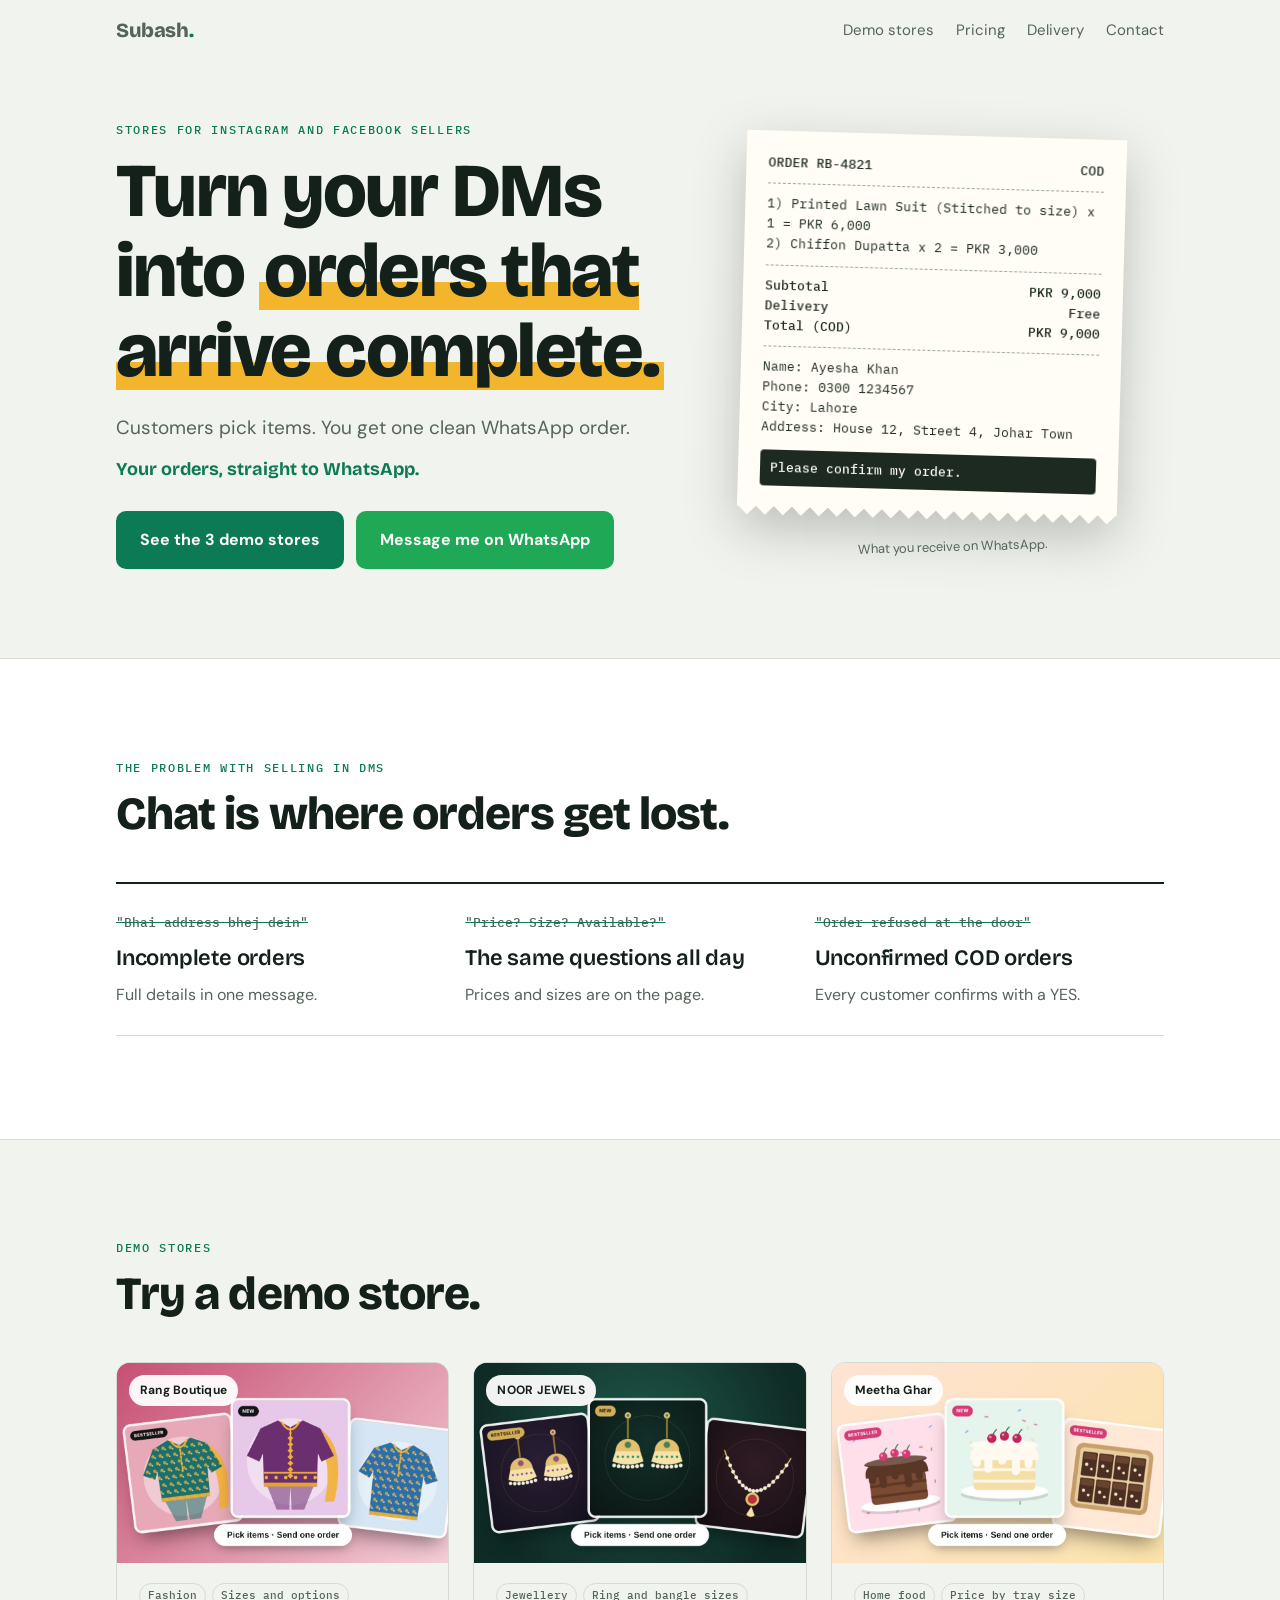
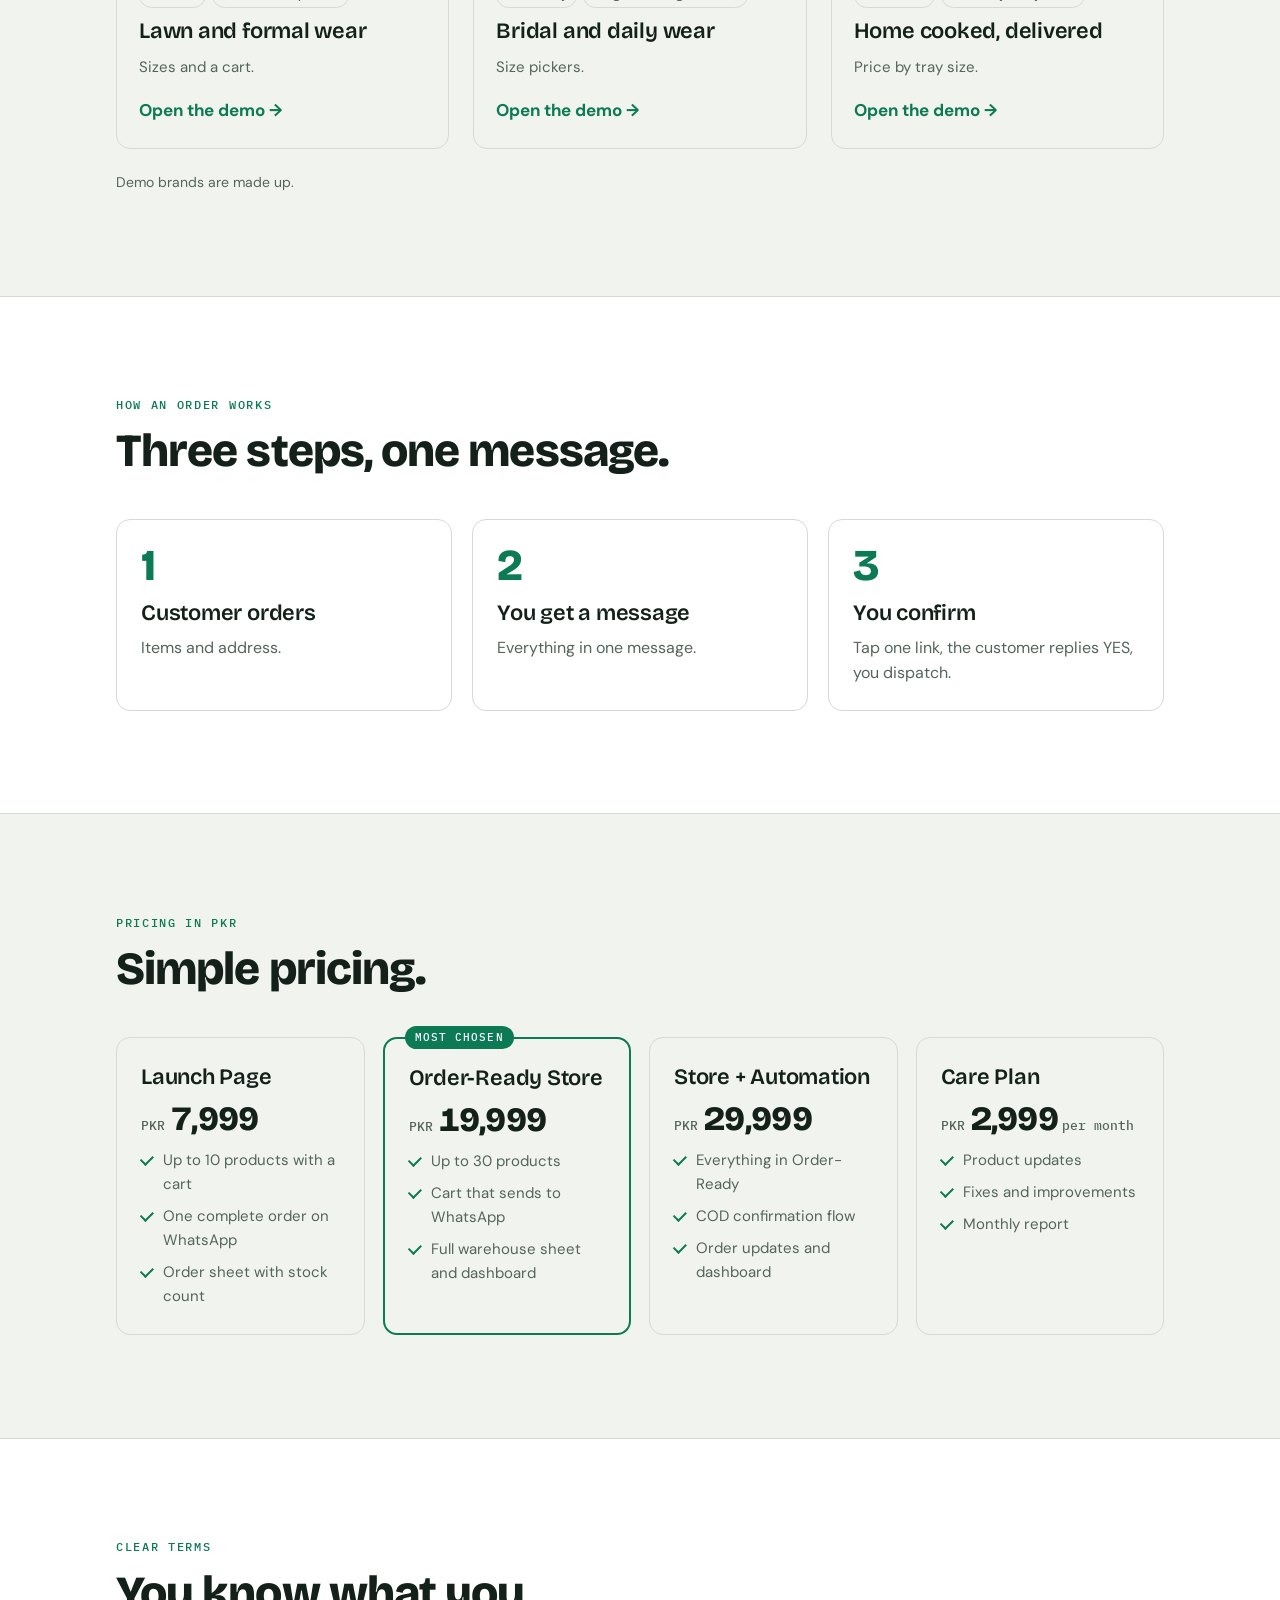
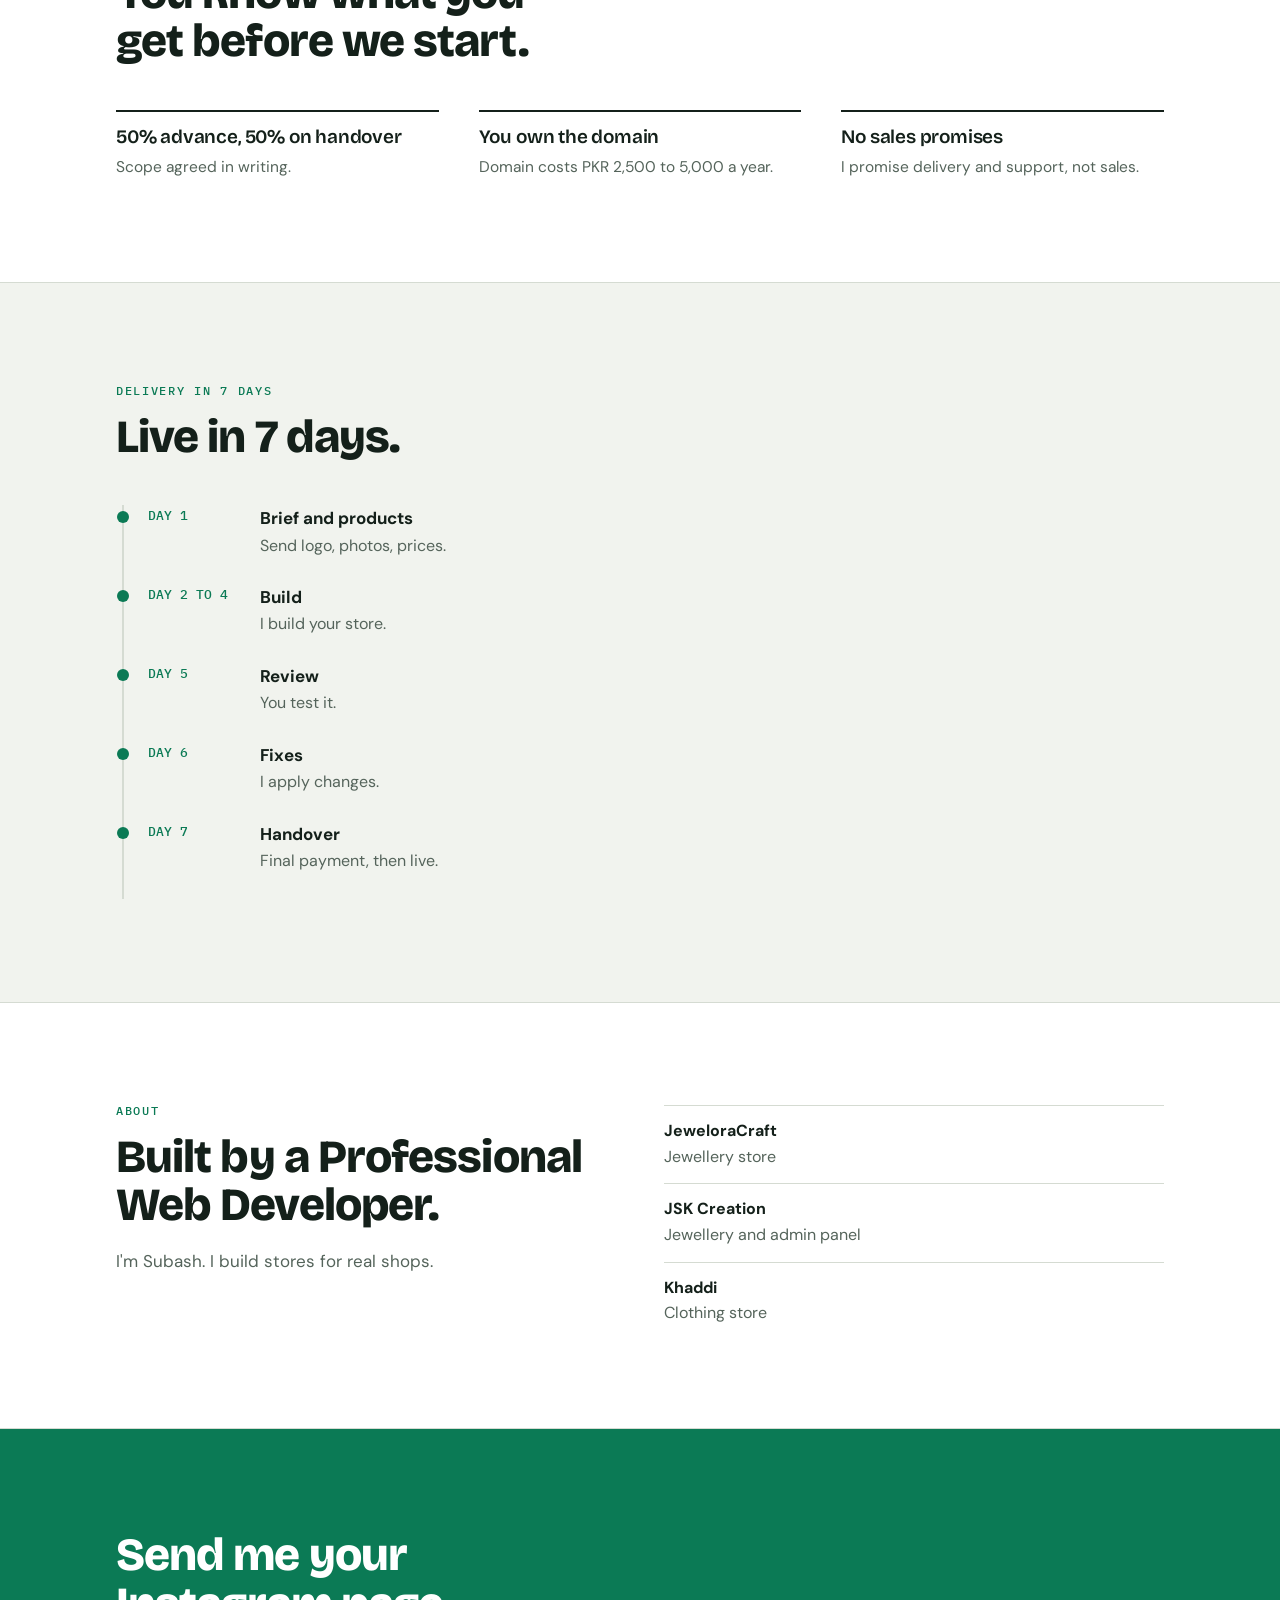
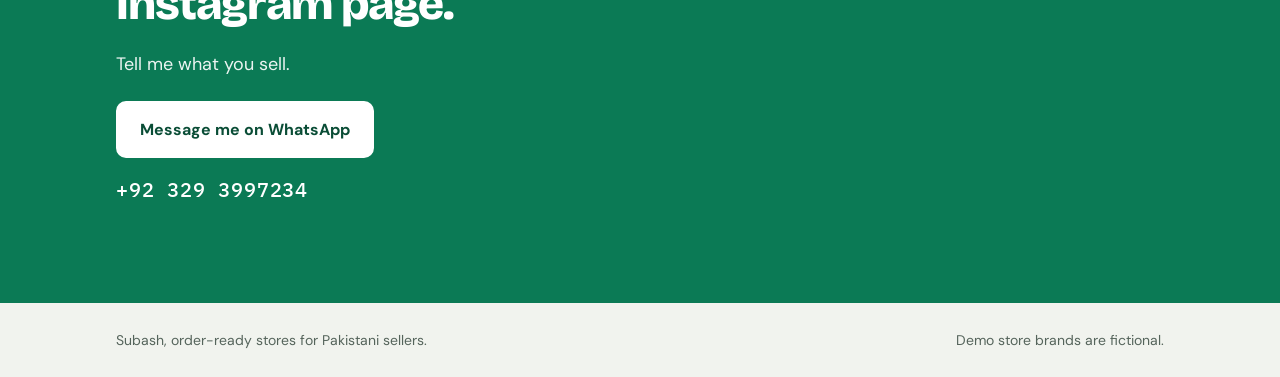
==== index.html @ 7619f39b "add these files" ====
<!doctype html>
<html>
  <head>
    <meta charset="utf8" />
    <meta
      name="viewport"
      content="width=device-width,initial-scale=1,viewport-fit=cover"
    />
    <style>
      :root {
        color-scheme: light;
        box-sizing: border-box;
        padding-top: env(safe-area-inset-top, 0px);
        padding-bottom: env(safe-area-inset-bottom, 0px);
      }
      html {
        scroll-padding-top: env(safe-area-inset-top, 0px);
      }
      body {
        margin: 0;
        padding: 0;
        font:
          14px -apple-system,
          BlinkMacSystemFont,
          sans-serif;
        background: #fff;
        color: #000;
      }
      img {
        max-width: 100%;
      }
      [hidden]:not([hidden="until-found" i]) {
        display: none !important;
      }
    </style>
    <title>Subash's Order-Ready Stores</title>
    <meta name="description" content="Simple order-ready online stores for Instagram and Facebook sellers. Turn customer DMs into complete WhatsApp orders." />
    <meta name="theme-color" content="#0b7a55" />
    <meta name="claude:viewport-fit-sides" content="cover" />
    <link rel="preconnect" href="https://fonts.googleapis.com" />
    <link rel="preconnect" href="https://fonts.gstatic.com" crossorigin />
    <link rel="icon" type="image/svg+xml" href="data:image/svg+xml,%3Csvg xmlns='http://www.w3.org/2000/svg' viewBox='0 0 64 64'%3E%3Crect width='64' height='64' rx='15' fill='%230b7a55'/%3E%3Ctext x='32' y='47' text-anchor='middle' font-family='Georgia,serif' font-size='48' font-weight='bold' fill='%23f3b52c'%3ES%3C/text%3E%3Ccircle cx='48' cy='15' r='4' fill='%23ffffff'/%3E%3C/svg%3E" />
    <link
      rel="stylesheet"
      href="https://fonts.googleapis.com/css2?family=Bricolage+Grotesque:opsz,wght@12..96,600;12..96,800&family=DM+Sans:wght@400;500;700&family=IBM+Plex+Mono:wght@400;500&display=swap"
    />
    <style>
      /* Layout: left-aligned hero with a torn order slip as the one bold element; everything else is quiet, wide-margin sections. */
      :root {
        --bg: #f1f3ee;
        --surface: #ffffff;
        --fg: #14201a;
        --muted: #55645b;
        --line: #d5dbd2;
        --accent: #0b7a55;
        --accent-ink: #ffffff;
        --mark: #f3b52c;
        --slip: #fffdf6;
        --slip-ink: #1d2a22;
        --display: "Bricolage Grotesque";
        --body: "DM Sans";
        --mono: "IBM Plex Mono";
      }
      @media (prefers-color-scheme: dark) {
        :root:not([data-theme="light"]) {
          --bg: #0e1511;
          --surface: #16201a;
          --fg: #e9efe9;
          --muted: #9baaa0;
          --line: #263329;
          --accent: #3cc590;
          --accent-ink: #06180f;
          --mark: #e7b13a;
          --slip: #f4efe0;
          --slip-ink: #1d2a22;
          color-scheme: dark;
        }
      }
      :root[data-theme="dark"] {
        --bg: #0e1511;
        --surface: #16201a;
        --fg: #e9efe9;
        --muted: #9baaa0;
        --line: #263329;
        --accent: #3cc590;
        --accent-ink: #06180f;
        --mark: #e7b13a;
        --slip: #f4efe0;
        --slip-ink: #1d2a22;
        color-scheme: dark;
      }
      * {
        box-sizing: border-box;
      }
      html {
        scroll-behavior: smooth;
      }
      body {
        margin: 0;
        background: var(--bg);
        color: var(--fg);
        font:
          17px/1.6 var(--body),
          system-ui,
          sans-serif;
        -webkit-text-size-adjust: 100%;
      }
      a {
        color: inherit;
      }
      .in {
        max-width: 1080px;
        margin: 0 auto;
        padding-left: max(16px, env(safe-area-inset-left, 0px));
        padding-right: max(16px, env(safe-area-inset-right, 0px));
      }
      h1,
      h2,
      h3 {
        font-family: var(--display), system-ui, sans-serif;
        text-wrap: balance;
        margin: 0;
        line-height: 1.05;
        letter-spacing: -0.02em;
      }
      h1 {
        font-weight: 800;
        font-size: clamp(40px, 7.4vw, 76px);
      }
      h2 {
        font-weight: 800;
        font-size: clamp(30px, 4.6vw, 46px);
      }
      h3 {
        font-weight: 600;
        font-size: 22px;
        letter-spacing: -0.01em;
        line-height: 1.2;
      }
      p {
        margin: 0;
      }
      .eyebrow {
        font:
          500 12px/1 var(--mono),
          monospace;
        letter-spacing: 0.14em;
        text-transform: uppercase;
        color: var(--accent);
        display: block;
        margin-bottom: 16px;
      }
      :focus-visible {
        outline: 3px solid var(--accent);
        outline-offset: 3px;
        border-radius: 4px;
      }

      nav.top .in {
        display: flex;
        justify-content: space-between;
        align-items: center;
        gap: 16px;
        padding-block: 18px;
      }
      .brand {
        font:
          800 20px/1 var(--display),
          sans-serif;
        text-decoration: none;
        letter-spacing: -0.02em;
      }
      .brand span {
        color: var(--accent);
      }
      nav.top ul {
        display: flex;
        gap: 22px;
        list-style: none;
        margin: 0;
        padding: 0;
        font-size: 15px;
      }
      nav.top a {
        text-decoration: none;
        color: var(--muted);
      }
      nav.top a:hover {
        color: var(--fg);
      }
      @media (max-width: 640px) {
        nav.top ul li:not(:last-child) {
          display: none;
        }
      }

      .btn {
        display: inline-flex;
        align-items: center;
        gap: 8px;
        padding: 14px 22px;
        border-radius: 10px;
        font-weight: 700;
        text-decoration: none;
        font-size: 16px;
        border: 2px solid var(--fg);
        color: var(--fg);
        background: transparent;
      }
      .btn.pri {
        background: var(--accent);
        border-color: var(--accent);
        color: var(--accent-ink);
      }
      .btn:hover {
        transform: translateY(-1px);
      }
      .btn.wa {
        background: #1fa855;
        border-color: #1fa855;
        color: #fff;
      }

      .hero .in {
        display: grid;
        grid-template-columns: minmax(0, 1.15fr) minmax(0, 0.85fr);
        gap: 56px;
        align-items: center;
        padding-block: clamp(24px, 5vw, 64px) clamp(48px, 7vw, 96px);
      }
      .hero .lead {
        font-size: 19px;
        color: var(--muted);
        max-width: 50ch;
        margin-top: 22px;
      }
      .tagline {
        font:
          700 18px/1.3 var(--display),
          sans-serif;
        color: var(--accent);
        margin-top: 14px;
      }
      .ctas {
        display: flex;
        flex-wrap: wrap;
        gap: 12px;
        margin-top: 30px;
      }
      .mark {
        background: linear-gradient(
          transparent 62%,
          var(--mark) 62% 92%,
          transparent 92%
        );
        padding: 0 0.06em;
      }

      .slipwrap {
        justify-self: center;
        width: min(100%, 380px);
        transform: rotate(1.6deg);
      }
      .slip {
        background: var(--slip);
        color: var(--slip-ink);
        font:
          13px/1.55 var(--mono),
          monospace;
        padding: 22px 22px 30px;
        -webkit-mask:
          linear-gradient(#000 0 0) top/100% calc(100% - 9px) no-repeat,
          conic-gradient(
              from -45deg at bottom,
              #0000,
              #000 1deg 89deg,
              #0000 90deg
            )
            bottom/18px 9px repeat-x;
        mask:
          linear-gradient(#000 0 0) top/100% calc(100% - 9px) no-repeat,
          conic-gradient(
              from -45deg at bottom,
              #0000,
              #000 1deg 89deg,
              #0000 90deg
            )
            bottom/18px 9px repeat-x;
        filter: drop-shadow(0 18px 26px rgba(0, 0, 0, 0.18));
      }
      .slipwrap {
        filter: drop-shadow(0 18px 26px rgba(0, 0, 0, 0.22));
      }
      .slip {
        filter: none;
      }
      .slip .hd {
        display: flex;
        justify-content: space-between;
        gap: 10px;
        border-bottom: 1px dashed #9aa79d;
        padding-bottom: 10px;
        margin-bottom: 10px;
        font-weight: 500;
      }
      .slip .tt {
        display: flex;
        justify-content: space-between;
        font-weight: 500;
      }
      .slip hr {
        border: 0;
        border-top: 1px dashed #9aa79d;
        margin: 10px 0;
      }
      .slip .ok {
        margin-top: 12px;
        background: #1d2a22;
        color: #fffdf6;
        padding: 8px 10px;
        border-radius: 4px;
        font-weight: 500;
      }
      .slipcap {
        font-size: 13px;
        color: var(--muted);
        margin-top: 18px;
        text-align: center;
        transform: rotate(-1.6deg);
      }

      section {
        padding-block: clamp(56px, 8vw, 104px);
      }
      section.alt {
        background: var(--surface);
        border-block: 1px solid var(--line);
      }
      .head {
        max-width: 62ch;
        margin-bottom: 44px;
      }
      .head p {
        color: var(--muted);
        margin-top: 16px;
        font-size: 18px;
      }

      .pains {
        display: grid;
        grid-template-columns: repeat(auto-fit, minmax(min(100%, 280px), 1fr));
        gap: 0;
        border-top: 2px solid var(--fg);
      }
      .pain {
        padding: 24px 24px 28px 0;
        border-bottom: 1px solid var(--line);
        min-width: 0;
      }
      .pain .before {
        font:
          500 13px/1.4 var(--mono),
          monospace;
        color: var(--muted);
        text-decoration: line-through;
        text-decoration-color: var(--accent);
      }
      .pain h3 {
        margin: 10px 0 10px;
      }
      .pain p {
        color: var(--muted);
        font-size: 16px;
      }

      .demos {
        display: grid;
        grid-template-columns: repeat(auto-fit, minmax(min(100%, 300px), 1fr));
        gap: 24px;
      }
      .demo {
        background: var(--bg);
        border: 1px solid var(--line);
        border-radius: 14px;
        overflow: hidden;
        display: flex;
        flex-direction: column;
        min-width: 0;
        text-decoration: none;
      }
      section.alt .demo {
        background: var(--bg);
      }
      .shot {
        height: 200px;
        position: relative;
        overflow: hidden;
        display: grid;
        place-items: center;
      }
      .shot .lbl {
        font-weight: 700;
        letter-spacing: 0.04em;
      }
      .demo .tx {
        padding: 20px 22px 24px;
        display: flex;
        flex-direction: column;
        gap: 10px;
        flex: 1;
      }
      .demo .tx p {
        color: var(--muted);
        font-size: 15px;
      }
      .demo .tx .go {
        margin-top: auto;
        font-weight: 700;
        color: var(--accent);
        padding-top: 8px;
      }
      .tags {
        display: flex;
        flex-wrap: wrap;
        gap: 6px;
      }
      .tags span {
        font:
          500 11px/1 var(--mono),
          monospace;
        border: 1px solid var(--line);
        padding: 6px 8px;
        border-radius: 99px;
        color: var(--muted);
      }
      .demo .shot img {
        position: absolute;
        inset: 0;
        width: 100%;
        height: 100%;
        object-fit: cover;
        display: block;
      }
      .demo .shot .lbl {
        position: absolute;
        top: 12px;
        left: 12px;
        z-index: 2;
        background: rgba(255, 255, 255, 0.94);
        color: #14201a;
        font-size: 12px;
        letter-spacing: 0.02em;
        font-family: inherit;
        font-style: normal;
        padding: 6px 11px;
        border-radius: 99px;
      }
      @media (max-width: 640px) {
        .demo .shot .lbl {
          top: 8px;
          left: 8px;
          font-size: 10px;
          padding: 4px 8px;
        }
        .demo .shot img {
          object-position: center bottom;
        }
      }
      .demo:hover {
        border-color: var(--accent);
      }
      .s1 {
        background: linear-gradient(135deg, #c4476c, #f7d7df);
      }
      .s1 .lbl {
        font-family: "Bodoni Moda", Georgia, serif;
        font-style: italic;
        font-size: 34px;
        color: #fff;
        letter-spacing: 0.02em;
      }
      .s2 {
        background: radial-gradient(circle at 50% 40%, #21584a, #0f2a24 70%);
      }
      .s2 .lbl {
        font-family: Georgia, serif;
        font-size: 26px;
        letter-spacing: 0.2em;
        text-transform: uppercase;
        color: #d9b25f;
      }
      .s3 {
        background: linear-gradient(135deg, #fde2d4, #fbe9b7);
      }
      .s3 .lbl {
        font-family: Georgia, serif;
        font-size: 32px;
        color: #c8402a;
      }
      .note {
        font-size: 14px;
        color: var(--muted);
        margin-top: 22px;
      }

      .flow {
        display: grid;
        grid-template-columns: repeat(auto-fit, minmax(min(100%, 230px), 1fr));
        gap: 20px;
        counter-reset: s;
        list-style: none;
        padding: 0;
        margin: 0;
      }
      .flow li {
        counter-increment: s;
        background: var(--surface);
        border: 1px solid var(--line);
        border-radius: 14px;
        padding: 24px;
        min-width: 0;
      }
      .flow li::before {
        content: counter(s);
        font:
          800 44px/1 var(--display),
          sans-serif;
        color: var(--accent);
        display: block;
        margin-bottom: 12px;
      }
      .flow p {
        color: var(--muted);
        font-size: 16px;
        margin-top: 8px;
      }

      .prices {
        display: grid;
        grid-template-columns: repeat(auto-fit, minmax(min(100%, 230px), 1fr));
        gap: 18px;
      }
      .plan {
        border: 1px solid var(--line);
        border-radius: 14px;
        padding: 26px 24px;
        background: var(--bg);
        display: flex;
        flex-direction: column;
        gap: 12px;
        min-width: 0;
      }
      .plan.best {
        border: 2px solid var(--accent);
        position: relative;
      }
      .plan.best::after {
        content: "Most chosen";
        position: absolute;
        top: -13px;
        left: 20px;
        background: var(--accent);
        color: var(--accent-ink);
        font:
          500 11px/1 var(--mono),
          monospace;
        letter-spacing: 0.1em;
        text-transform: uppercase;
        padding: 6px 10px;
        border-radius: 99px;
      }
      .plan .pr {
        font:
          800 34px/1 var(--display),
          sans-serif;
        letter-spacing: -0.02em;
        font-variant-numeric: tabular-nums;
      }
      .plan .pr small {
        font:
          500 13px/1 var(--mono),
          monospace;
        color: var(--muted);
        letter-spacing: 0;
        margin-right: 6px;
      }
      .plan .pr small.per {
        margin: 0 0 0 4px;
      }
      .plan ul {
        margin: 0;
        padding: 0;
        list-style: none;
        display: grid;
        gap: 8px;
        font-size: 15px;
        color: var(--muted);
      }
      .plan li {
        padding-left: 22px;
        position: relative;
      }
      .plan li::before {
        content: "";
        position: absolute;
        left: 2px;
        top: 0.55em;
        width: 10px;
        height: 6px;
        border-left: 2px solid var(--accent);
        border-bottom: 2px solid var(--accent);
        transform: rotate(-45deg) translateY(-3px);
      }
      .early {
        margin-top: 26px;
        border-left: 4px solid var(--mark);
        padding: 6px 0 6px 18px;
        max-width: 70ch;
      }
      .early b {
        font-weight: 700;
      }

      .terms {
        display: grid;
        grid-template-columns: repeat(auto-fit, minmax(min(100%, 240px), 1fr));
        gap: 24px 40px;
      }
      .terms div {
        border-top: 2px solid var(--fg);
        padding-top: 14px;
        min-width: 0;
      }
      .terms h3 {
        font-size: 19px;
        margin-bottom: 6px;
      }
      .terms p {
        color: var(--muted);
        font-size: 15.5px;
      }

      .days {
        list-style: none;
        margin: 0;
        padding: 0;
        border-left: 2px solid var(--line);
        margin-left: 6px;
      }
      .days li {
        display: grid;
        grid-template-columns: 96px minmax(0, 1fr);
        gap: 16px;
        padding: 0 0 26px 24px;
        position: relative;
      }
      .days li::before {
        content: "";
        position: absolute;
        left: -7px;
        top: 6px;
        width: 12px;
        height: 12px;
        border-radius: 99px;
        background: var(--accent);
      }
      .days .d {
        font:
          500 13px/1.6 var(--mono),
          monospace;
        color: var(--accent);
        padding-top: 1px;
      }
      .days p {
        color: var(--muted);
        font-size: 16px;
      }
      .days b {
        color: var(--fg);
        display: block;
        font-size: 17px;
      }

      .about {
        display: grid;
        grid-template-columns: minmax(0, 1fr) minmax(0, 1fr);
        gap: 48px;
      }
      @media (max-width: 760px) {
        .hero .in,
        .about {
          grid-template-columns: minmax(0, 1fr);
        }
        .hero .in {
          gap: 40px;
        }
        .slipwrap {
          justify-self: start;
        }
      }
      .built {
        list-style: none;
        padding: 0;
        margin: 0;
        display: grid;
        gap: 14px;
      }
      .built li {
        border-top: 1px solid var(--line);
        padding-top: 12px;
        font-size: 16px;
        color: var(--muted);
      }
      .built b {
        color: var(--fg);
        display: block;
      }

      .contact {
        background: var(--accent);
        color: var(--accent-ink);
      }
      .contact .in {
        display: grid;
        gap: 22px;
        justify-items: start;
      }
      .contact h2 {
        max-width: 18ch;
      }
      .contact p {
        max-width: 52ch;
        opacity: 0.92;
        font-size: 18px;
      }
      .contact .btn {
        border-color: var(--accent-ink);
        color: var(--accent-ink);
      }
      .contact .btn.wa {
        background: #fff;
        color: #0a4d36;
        border-color: #fff;
      }
      .num {
        font:
          500 20px/1 var(--mono),
          monospace;
        letter-spacing: 0.04em;
        user-select: all;
      }
      footer .in {
        padding-block: 26px;
        font-size: 14px;
        color: var(--muted);
        display: flex;
        flex-wrap: wrap;
        gap: 8px 24px;
        justify-content: space-between;
      }

      .mbar {
        display: none;
      }
      @media (max-width: 640px) {
        body {
          font-size: 15px;
          line-height: 1.45;
          padding-bottom: 84px;
        }
        nav.top .in {
          padding-block: 12px;
        }
        nav.top ul li:last-child a {
          background: var(--fg);
          color: var(--bg);
          padding: 8px 16px;
          border-radius: 99px;
          font-weight: 700;
          font-size: 14px;
        }
        .hero {
          margin: 0 12px;
          border-radius: 24px;
          background: var(--accent);
          color: var(--accent-ink);
        }
        .hero .in {
          padding: 24px 18px 28px;
          gap: 26px;
        }
        .hero .eyebrow {
          color: var(--accent-ink);
          opacity: 0.8;
          font-size: 11px;
          margin-bottom: 12px;
        }
        .hero h1 {
          font-size: clamp(32px, 9.6vw, 40px);
        }
        .hero .lead {
          color: var(--accent-ink);
          opacity: 0.92;
          font-size: 16px;
          margin-top: 12px;
        }
        .tagline {
          display: none;
        }
        .hero .btn.wa {
          display: none;
        }
        .hero .btn.pri {
          background: #fff;
          border-color: #fff;
          color: #0a4d36;
          width: 100%;
          justify-content: center;
        }
        .ctas {
          margin-top: 20px;
        }
        .slipwrap {
          justify-self: center;
          transform: rotate(-1deg);
          width: min(100%, 320px);
        }
        .slipcap {
          display: none;
        }
        section {
          padding-block: 32px;
        }
        section.alt {
          border-block: 0;
        }
        .head {
          margin-bottom: 16px;
        }
        .head p {
          font-size: 15px;
          margin-top: 8px;
        }
        h2 {
          font-size: 25px;
        }
        .eyebrow {
          margin-bottom: 10px;
        }
        .pains,
        .demos,
        .flow,
        .prices {
          display: flex;
          overflow-x: auto;
          scroll-snap-type: x mandatory;
          gap: 12px;
          margin-inline: -16px;
          padding: 18px 16px 10px;
          border-top: 0;
          scrollbar-width: none;
          -webkit-overflow-scrolling: touch;
        }
        .pains::-webkit-scrollbar,
        .demos::-webkit-scrollbar,
        .flow::-webkit-scrollbar,
        .prices::-webkit-scrollbar {
          display: none;
        }
        .pains > *,
        .demos > *,
        .flow > *,
        .prices > * {
          flex: 0 0 78%;
          scroll-snap-align: center;
        }
        .pain {
          background: var(--bg);
          border: 1px solid var(--line);
          border-radius: 16px;
          padding: 18px;
        }
        .pain h3 {
          margin: 8px 0 6px;
          font-size: 19px;
        }
        .pain p {
          font-size: 14px;
        }
        .shot {
          height: 120px;
        }
        .demo .tx {
          padding: 14px 16px 16px;
          gap: 6px;
        }
        .demo .tx p {
          font-size: 14px;
        }
        .tags {
          display: none;
        }
        .flow li {
          padding: 18px;
        }
        .flow li::before {
          font-size: 34px;
          margin-bottom: 6px;
        }
        .flow p {
          font-size: 14px;
        }
        .plan {
          padding: 20px 18px;
          gap: 10px;
        }
        .plan .pr {
          font-size: 30px;
        }
        .early {
          font-size: 14px;
          margin-top: 14px;
        }
        .note {
          font-size: 13px;
          margin-top: 6px;
        }
        .terms {
          grid-template-columns: 1fr;
          gap: 12px;
        }
        .terms div {
          border-top: 0;
          border-left: 3px solid var(--accent);
          padding: 2px 0 2px 14px;
        }
        .terms h3 {
          font-size: 17px;
        }
        .terms p {
          font-size: 14px;
        }
        .days li {
          grid-template-columns: 1fr;
          gap: 2px;
          padding-bottom: 18px;
        }
        .days p {
          font-size: 14px;
        }
        .about {
          gap: 24px;
        }
        .built li {
          font-size: 14px;
        }
        .contact {
          margin: 0 12px 16px;
          border-radius: 24px;
          padding-block: 32px;
        }
        .contact h2 {
          max-width: none;
        }
        .contact p {
          font-size: 15px;
        }
        .contact .btn {
          width: 100%;
          justify-content: center;
        }
        .num {
          font-size: 17px;
        }
        footer .in {
          padding-block: 14px;
          font-size: 13px;
        }
        footer .in span:last-child {
          display: none;
        }
        .mbar {
          display: flex;
          gap: 10px;
          position: fixed;
          left: 0;
          right: 0;
          bottom: 0;
          z-index: 30;
          background: var(--surface);
          border-top: 1px solid var(--line);
          padding: 10px max(14px, env(safe-area-inset-right, 0px))
            calc(10px + env(safe-area-inset-bottom, 0px))
            max(14px, env(safe-area-inset-left, 0px));
        }
        .mbar .btn {
          flex: 1;
          justify-content: center;
          padding: 12px 10px;
          font-size: 15px;
        }
      }
      @media (prefers-reduced-motion: reduce) {
        * {
          transition: none !important;
          scroll-behavior: auto !important;
        }
      }
    </style>

    <nav class="top">
      <div class="in">
        <a class="brand" href="#top">Subash<span>.</span></a>
        <ul>
          <li><a href="#demos">Demo stores</a></li>
          <li><a href="#pricing">Pricing</a></li>
          <li><a href="#process">Delivery</a></li>
          <li><a href="#contact">Contact</a></li>
        </ul>
      </div>
    </nav>

    <header class="hero" id="top">
      <div class="in">
        <div>
          <span class="eyebrow">Stores for Instagram and Facebook sellers</span>
          <h1>
            Turn your DMs into
            <span class="mark">orders that arrive complete.</span>
          </h1>
          <p class="lead">
            Customers pick items. You get one clean WhatsApp order.
          </p>
          <p class="tagline">Your orders, straight to WhatsApp.</p>
          <div class="ctas">
            <a class="btn pri" href="#demos">See the 3 demo stores</a
            ><a
              class="btn wa"
              href="https://wa.me/923293997234?text=Assalam%20o%20Alaikum%20Subash%2C%20I%20saw%20your%20portfolio.%20I%20sell%20on%20Instagram%2FFacebook%20and%20want%20an%20order-ready%20store."
              target="_blank"
              rel="noopener"
              >Message me on WhatsApp</a
            >
          </div>
        </div>
        <div>
          <div class="slipwrap">
            <div
              class="slip"
              aria-label="Example of the order message a seller receives"
            >
              <div class="hd"><span>ORDER RB-4821</span><span>COD</span></div>
              1) Printed Lawn Suit (Stitched to size) x 1 = PKR 6,000<br />
              2) Chiffon Dupatta x 2 = PKR 3,000
              <hr />
              <div class="tt"><span>Subtotal</span><span>PKR 9,000</span></div>
              <div class="tt"><span>Delivery</span><span>Free</span></div>
              <div class="tt">
                <span>Total (COD)</span><span>PKR 9,000</span>
              </div>
              <hr />
              Name: Ayesha Khan<br />Phone: 0300 1234567<br />City: Lahore<br />Address:
              House 12, Street 4, Johar Town
              <div class="ok">Please confirm my order.</div>
            </div>
          </div>
          <p class="slipcap">What you receive on WhatsApp.</p>
        </div>
      </div>
    </header>

    <section class="alt" id="problem">
      <div class="in">
        <div class="head">
          <span class="eyebrow">The problem with selling in DMs</span>
          <h2>Chat is where orders get lost.</h2>
        </div>
        <div class="pains">
          <div class="pain">
            <span class="before">"Bhai address bhej dein"</span>
            <h3>Incomplete orders</h3>
            <p>Full details in one message.</p>
          </div>
          <div class="pain">
            <span class="before">"Price? Size? Available?"</span>
            <h3>The same questions all day</h3>
            <p>Prices and sizes are on the page.</p>
          </div>
          <div class="pain">
            <span class="before">"Order refused at the door"</span>
            <h3>Unconfirmed COD orders</h3>
            <p>Every customer confirms with a YES.</p>
          </div>
        </div>
      </div>
    </section>

    <section id="demos">
      <div class="in">
        <div class="head">
          <span class="eyebrow">Demo stores</span>
          <h2>Try a demo store.</h2>
        </div>
        <div class="demos">
          <a class="demo" href="rang-boutique.html"
            ><div class="shot s1"><img src="covers/rang-boutique.jpg" alt="Rang Boutique demo store preview" loading="lazy" width="800" height="400"><span class="lbl">Rang Boutique</span></div>
            <div class="tx">
              <div class="tags">
                <span>Fashion</span><span>Sizes and options</span>
              </div>
              <h3>Lawn and formal wear</h3>
              <p>Sizes and a cart.</p>
              <span class="go">Open the demo &rarr;</span>
            </div></a
          >
          <a class="demo" href="noor-jewels.html"
            ><div class="shot s2"><img src="covers/noor-jewels.jpg" alt="Noor Jewels demo store preview" loading="lazy" width="800" height="400"><span class="lbl">Noor Jewels</span></div>
            <div class="tx">
              <div class="tags">
                <span>Jewellery</span><span>Ring and bangle sizes</span>
              </div>
              <h3>Bridal and daily wear</h3>
              <p>Size pickers.</p>
              <span class="go">Open the demo &rarr;</span>
            </div></a
          >
          <a class="demo" href="meetha-ghar.html"
            ><div class="shot s3"><img src="covers/meetha-ghar.jpg" alt="Meetha Ghar demo store preview" loading="lazy" width="800" height="400"><span class="lbl">Meetha Ghar</span></div>
            <div class="tx">
              <div class="tags">
                <span>Home food</span><span>Price by tray size</span>
              </div>
              <h3>Home cooked, delivered</h3>
              <p>Price by tray size.</p>
              <span class="go">Open the demo &rarr;</span>
            </div></a
          >
        </div>
        <p class="note">Demo brands are made up.</p>
      </div>
    </section>

    <section class="alt" id="how">
      <div class="in">
        <div class="head">
          <span class="eyebrow">How an order works</span>
          <h2>Three steps, one message.</h2>
        </div>
        <ol class="flow">
          <li>
            <h3>Customer orders</h3>
            <p>Items and address.</p>
          </li>
          <li>
            <h3>You get a message</h3>
            <p>Everything in one message.</p>
          </li>
          <li>
            <h3>You confirm</h3>
            <p>Tap one link, the customer replies YES, you dispatch.</p>
          </li>
        </ol>
      </div>
    </section>

    <section id="pricing">
      <div class="in">
        <div class="head">
          <span class="eyebrow">Pricing in PKR</span>
          <h2>Simple pricing.</h2>
        </div>
        <div class="prices">
          <div class="plan">
            <h3>Launch Page</h3>
            <div class="pr"><small>PKR</small>7,999</div>
            <ul>
              <li>Up to 10 products with a cart</li>
              <li>One complete order on WhatsApp</li>
              <li>Order sheet with stock count</li>
            </ul>
          </div>
          <div class="plan best">
            <h3>Order-Ready Store</h3>
            <div class="pr"><small>PKR</small>19,999</div>
            <ul>
              <li>Up to 30 products</li>
              <li>Cart that sends to WhatsApp</li>
              <li>Full warehouse sheet and dashboard</li>
            </ul>
          </div>
          <div class="plan">
            <h3>Store + Automation</h3>
            <div class="pr"><small>PKR</small>29,999</div>
            <ul>
              <li>Everything in Order-Ready</li>
              <li>COD confirmation flow</li>
              <li>Order updates and dashboard</li>
            </ul>
          </div>
          <div class="plan">
            <h3>Care Plan</h3>
            <div class="pr">
              <small>PKR</small>2,999<small class="per">per month</small>
            </div>
            <ul>
              <li>Product updates</li>
              <li>Fixes and improvements</li>
              <li>Monthly report</li>
            </ul>
          </div>
        </div>
        <!-- <p class="early"><b>First 3 clients:</b> Launch Page for PKR 5,999.</p> -->
      </div>
    </section>

    <section class="alt" id="terms">
      <div class="in">
        <div class="head">
          <span class="eyebrow">Clear terms</span>
          <h2>You know what you get before we start.</h2>
        </div>
        <div class="terms">
          <div>
            <h3>50% advance, 50% on handover</h3>
            <p>Scope agreed in writing.</p>
          </div>
          <div>
            <h3>You own the domain</h3>
            <p>Domain costs PKR 2,500 to 5,000 a year.</p>
          </div>
          <div>
            <h3>No sales promises</h3>
            <p>I promise delivery and support, not sales.</p>
          </div>
        </div>
      </div>
    </section>

    <section id="process">
      <div class="in">
        <div class="head">
          <span class="eyebrow">Delivery in 7 days</span>
          <h2>Live in 7 days.</h2>
        </div>
        <ol class="days">
          <li>
            <span class="d">DAY 1</span>
            <p><b>Brief and products</b>Send logo, photos, prices.</p>
          </li>
          <li>
            <span class="d">DAY 2 TO 4</span>
            <p><b>Build</b>I build your store.</p>
          </li>
          <li>
            <span class="d">DAY 5</span>
            <p><b>Review</b>You test it.</p>
          </li>
          <li>
            <span class="d">DAY 6</span>
            <p><b>Fixes</b>I apply changes.</p>
          </li>
          <li>
            <span class="d">DAY 7</span>
            <p><b>Handover</b>Final payment, then live.</p>
          </li>
        </ol>
      </div>
    </section>

    <section class="alt" id="about">
      <div class="in about">
        <div>
          <span class="eyebrow">About</span>
          <h2>Built by a Professional Web Developer.</h2>
          <p style="margin-top: 18px; color: var(--muted)">
            I'm Subash. I build stores for real shops.
          </p>
        </div>
        <ul class="built">
          <li><b>JeweloraCraft</b>Jewellery store</li>
          <li><b>JSK Creation</b>Jewellery and admin panel</li>
          <li><b>Khaddi</b>Clothing store</li>
        </ul>
      </div>
    </section>

    <section class="contact" id="contact">
      <div class="in">
        <h2>Send me your Instagram page.</h2>
        <p>Tell me what you sell.</p>
        <a
          class="btn wa"
          href="https://wa.me/923293997234?text=Assalam%20o%20Alaikum%20Subash%2C%20I%20saw%20your%20portfolio.%20My%20shop%20is..."
          target="_blank"
          rel="noopener"
          >Message me on WhatsApp</a
        >
        <span class="num">+92 329 3997234</span>
      </div>
    </section>
    <footer>
      <div class="in">
        <span>Subash, order-ready stores for Pakistani sellers.</span
        ><span>Demo store brands are fictional.</span>
      </div>
    </footer>

    <div class="mbar">
      <a
        class="btn wa"
        href="https://wa.me/923293997234?text=Assalam%20o%20Alaikum%20Subash%2C%20I%20saw%20your%20portfolio."
        target="_blank"
        rel="noopener"
        >WhatsApp me</a
      ><a class="btn" href="#pricing">See prices</a>
    </div>
  </body>
</html>
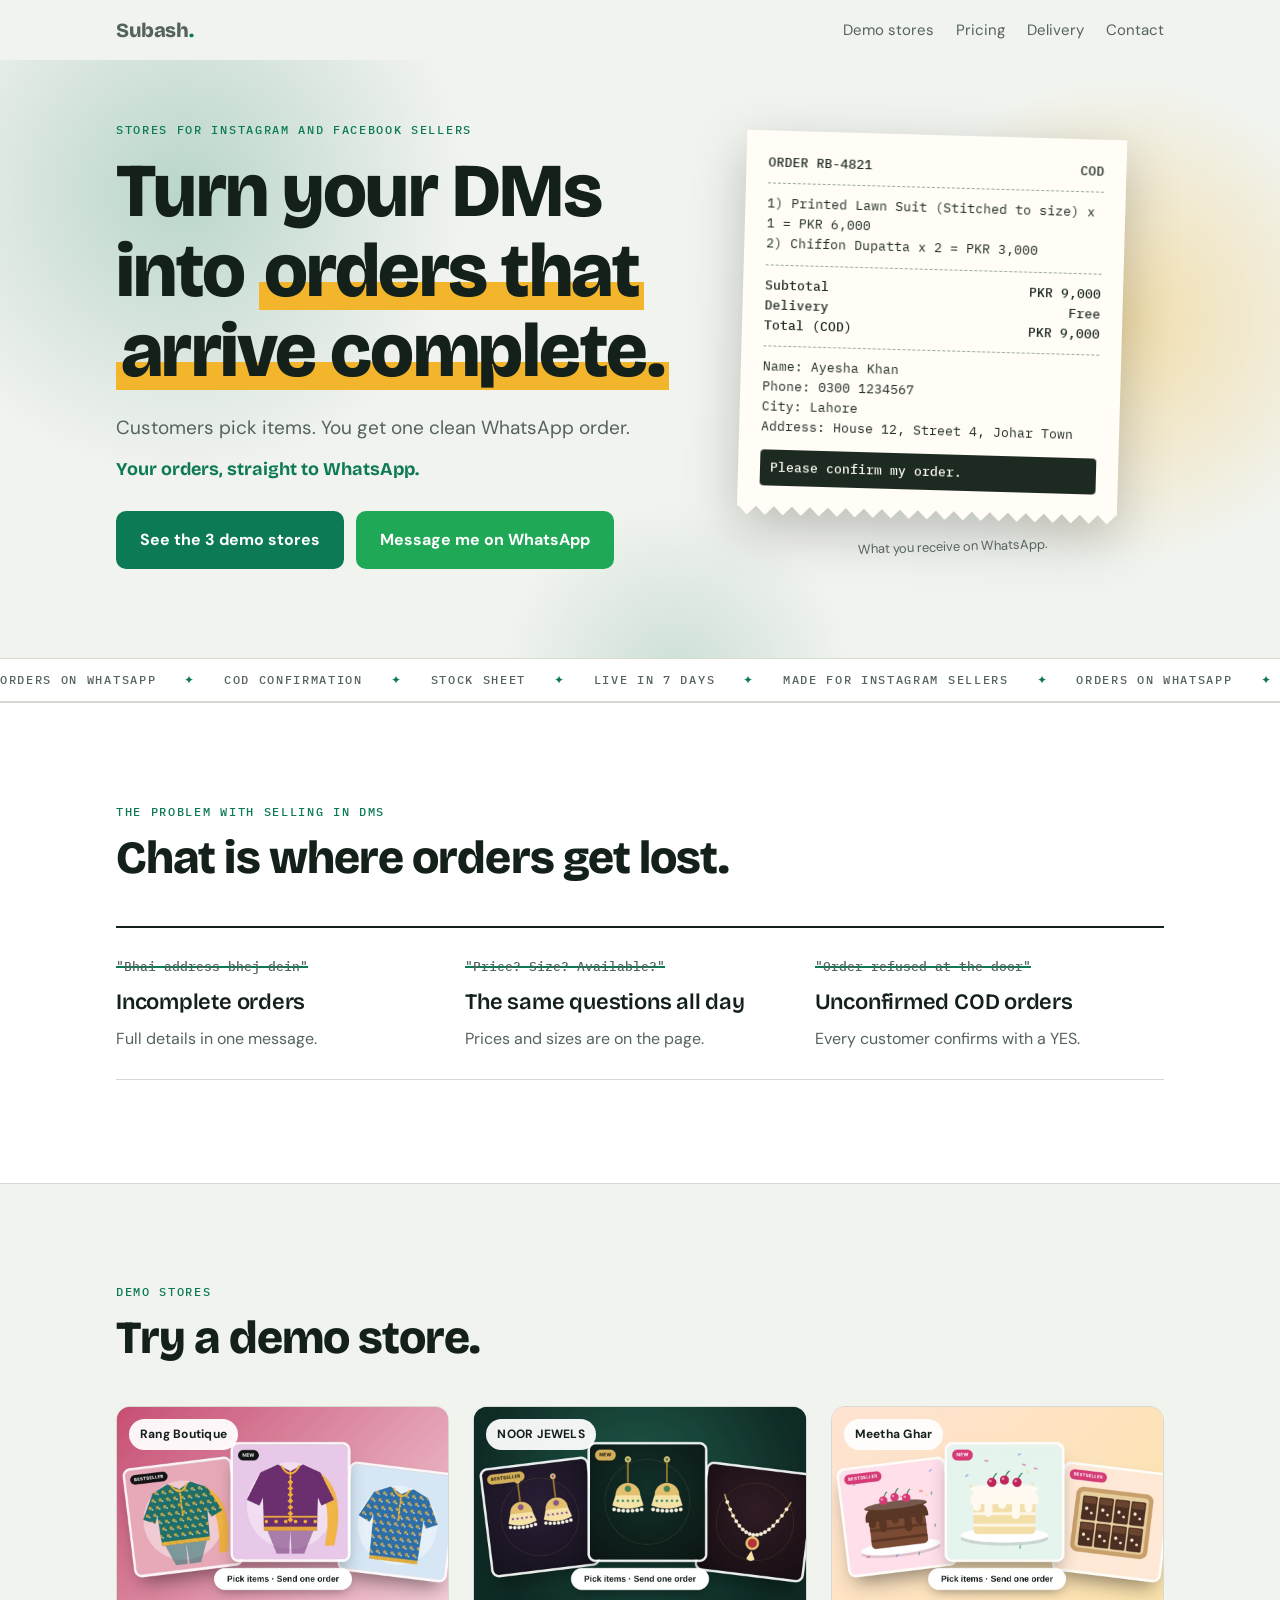
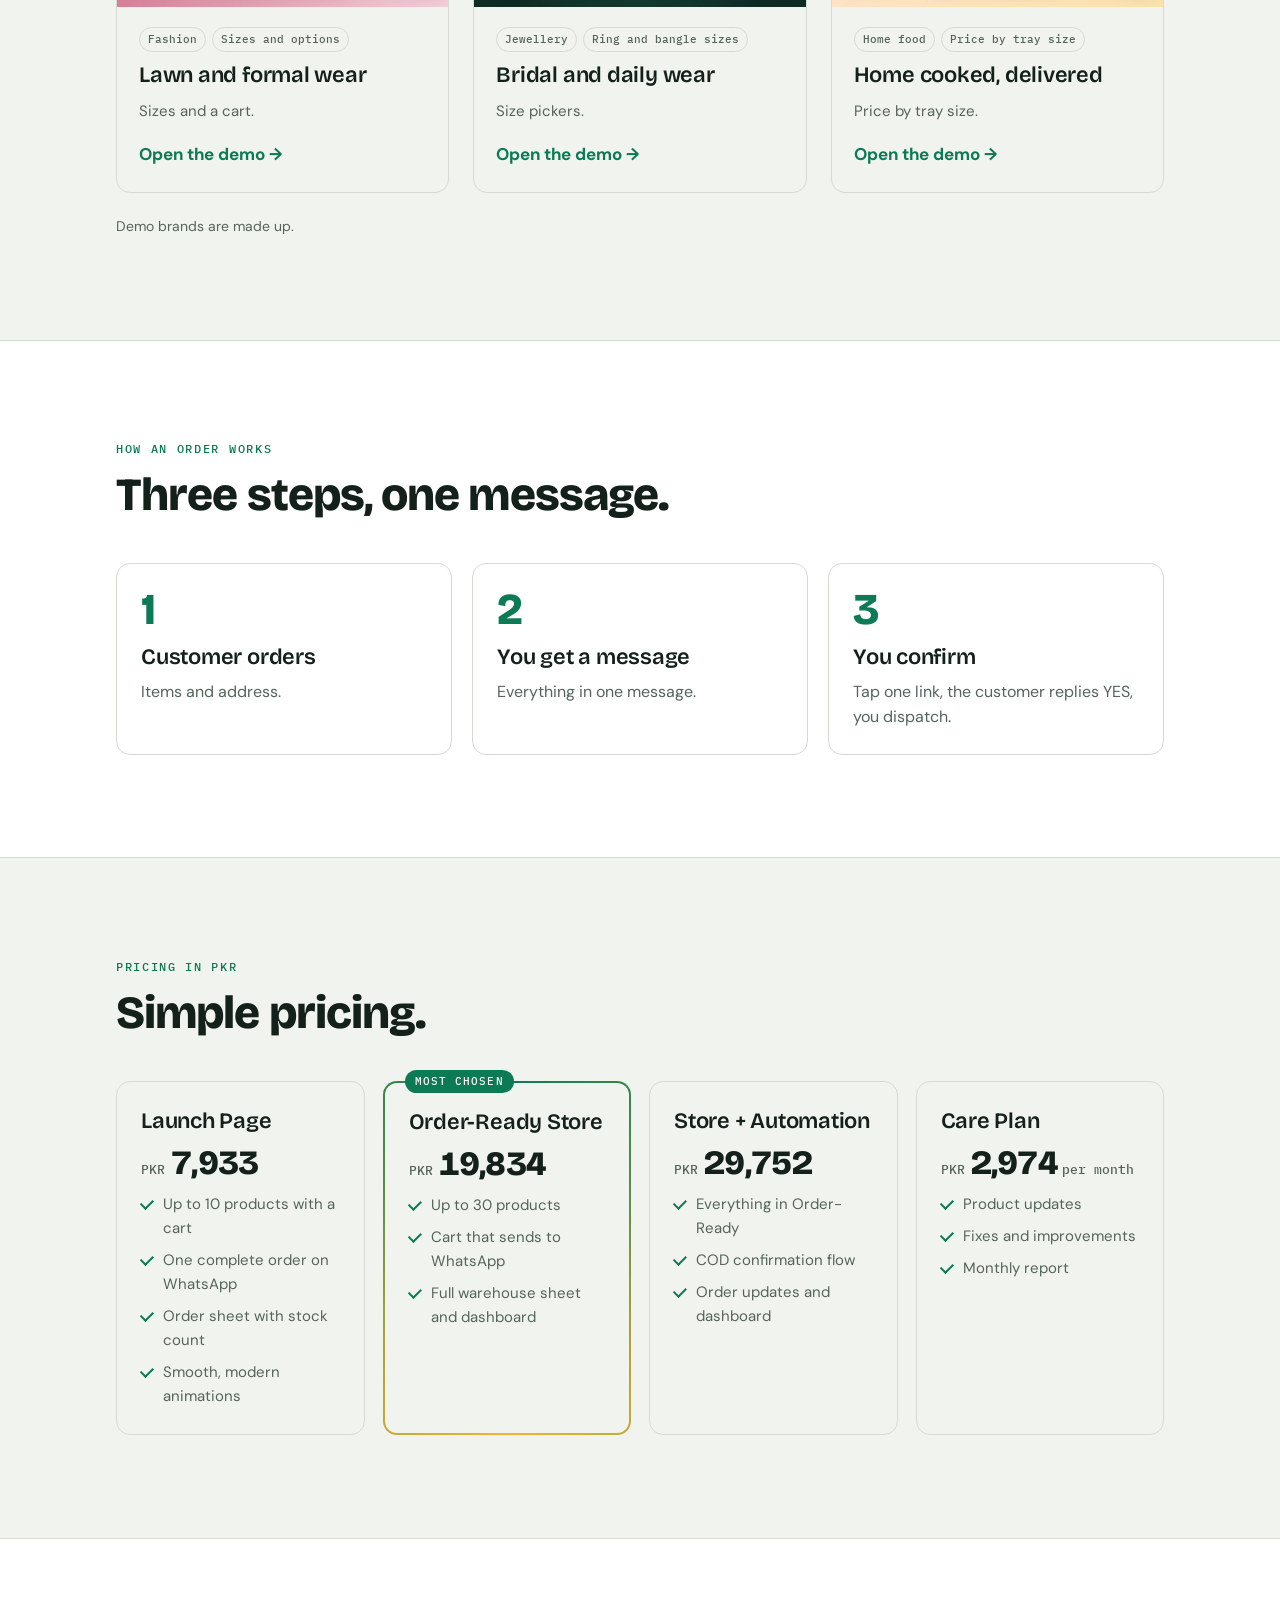
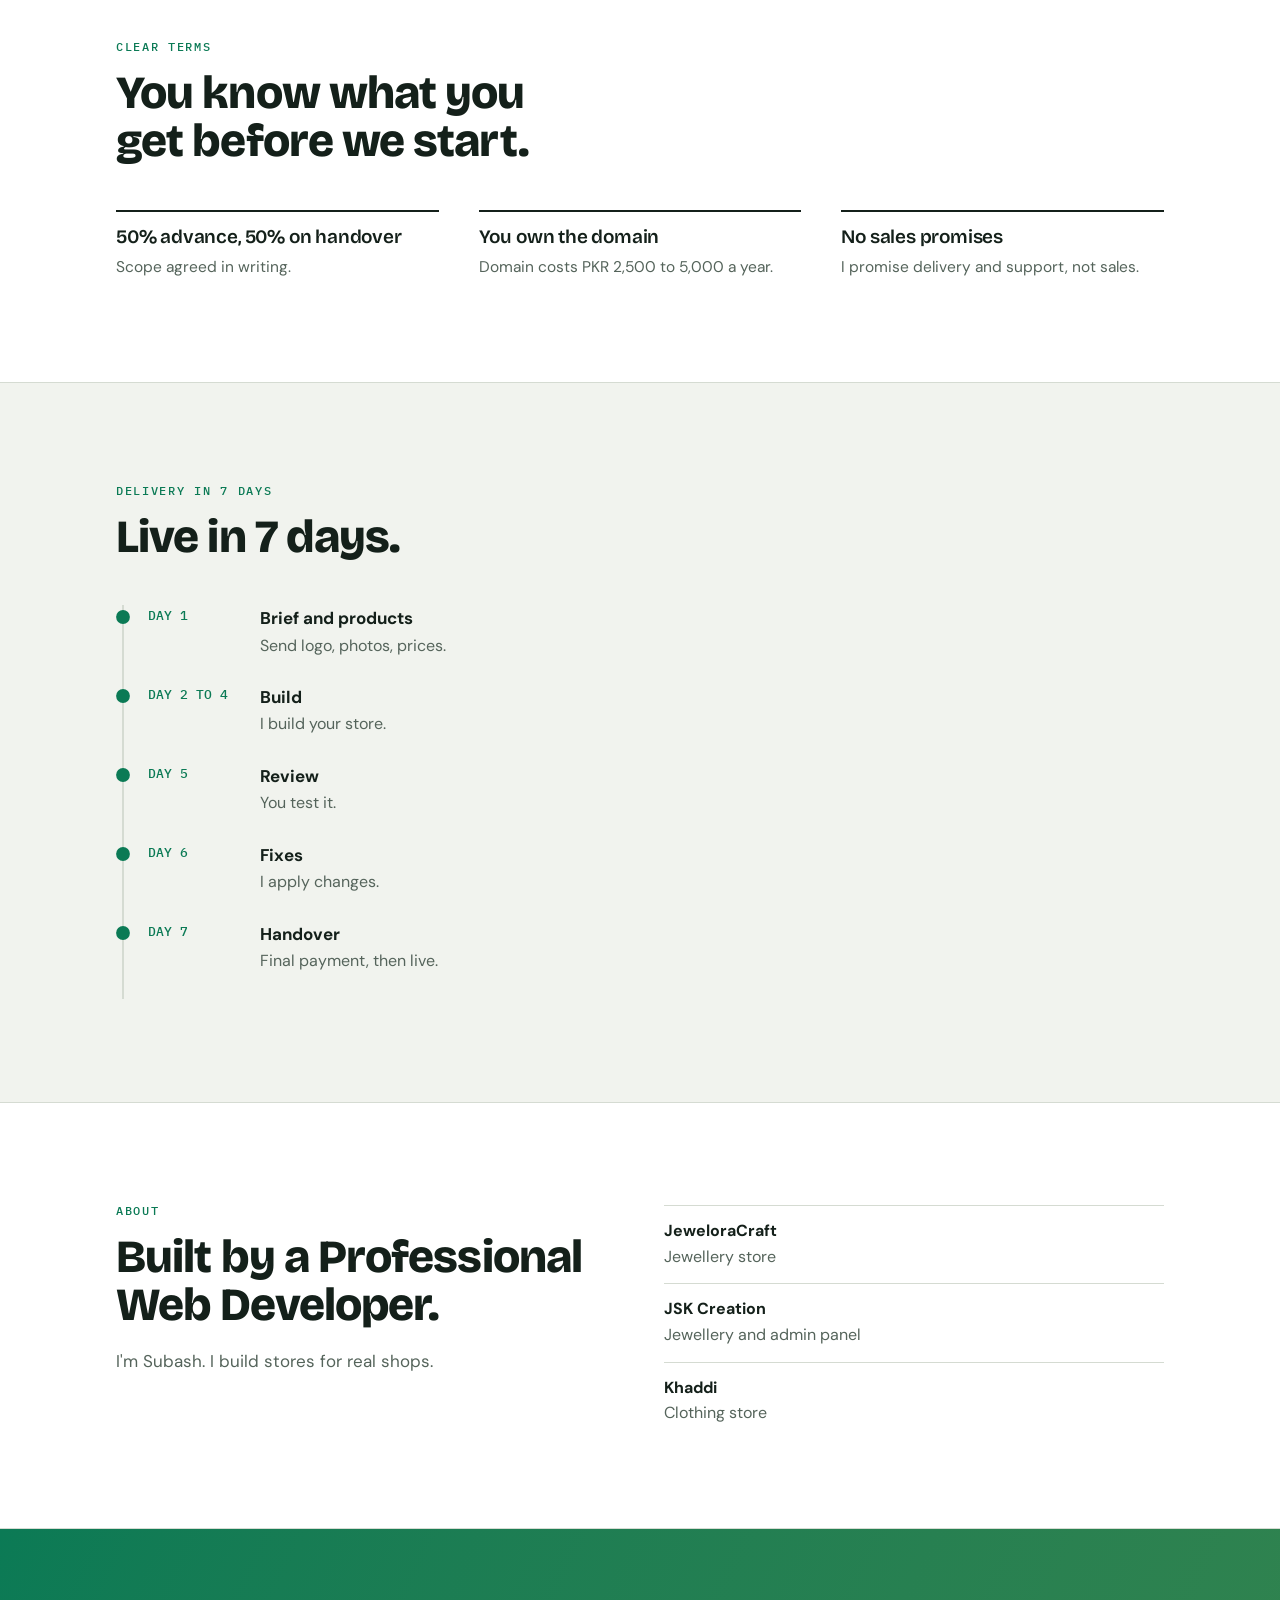
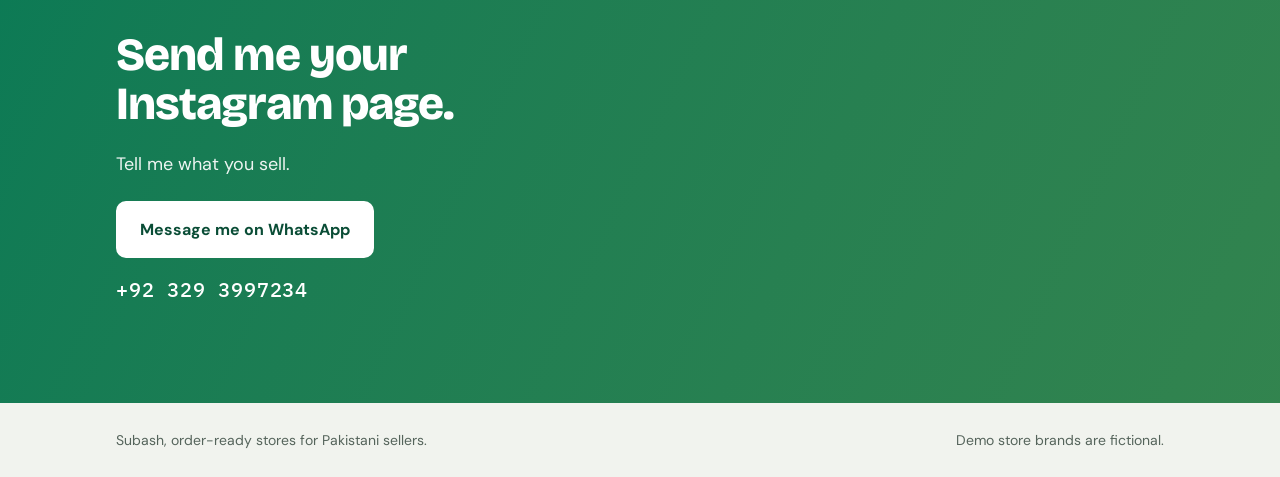
==== commit 2162e306: "add these files" ====
--- a/index.html
+++ b/index.html
@@ -33,8 +33,23 @@
         display: none !important;
       }
     </style>
-    <title>Subash's Order-Ready Stores</title>
-    <meta name="description" content="Simple order-ready online stores for Instagram and Facebook sellers. Turn customer DMs into complete WhatsApp orders." />
+    <title>Subash | Order-Ready Stores for Instagram Sellers</title>
+    <meta name="description" content="Turn your DMs into complete WhatsApp orders. Simple online stores for Instagram and Facebook sellers. 3 demo stores, live in 7 days.">
+    <link rel="canonical" href="https://subash-portfolio.pages.dev/">
+    <meta property="og:type" content="website">
+    <meta property="og:site_name" content="Subash">
+    <meta property="og:title" content="Turn your DMs into orders that arrive complete">
+    <meta property="og:description" content="Customers pick items. You get one clean WhatsApp order. See 3 demo stores.">
+    <meta property="og:url" content="https://subash-portfolio.pages.dev/">
+    <meta property="og:image" content="https://subash-portfolio.pages.dev/preview.jpg">
+    <meta property="og:image:type" content="image/jpeg">
+    <meta property="og:image:width" content="1200">
+    <meta property="og:image:height" content="630">
+    <meta property="og:image:alt" content="Turn your DMs into orders that arrive complete">
+    <meta name="twitter:card" content="summary_large_image">
+    <meta name="twitter:title" content="Turn your DMs into orders that arrive complete">
+    <meta name="twitter:description" content="Customers pick items. You get one clean WhatsApp order. See 3 demo stores.">
+    <meta name="twitter:image" content="https://subash-portfolio.pages.dev/preview.jpg">
     <meta name="theme-color" content="#0b7a55" />
     <meta name="claude:viewport-fit-sides" content="cover" />
     <link rel="preconnect" href="https://fonts.googleapis.com" />
@@ -44,6 +59,8 @@
       rel="stylesheet"
       href="https://fonts.googleapis.com/css2?family=Bricolage+Grotesque:opsz,wght@12..96,600;12..96,800&family=DM+Sans:wght@400;500;700&family=IBM+Plex+Mono:wght@400;500&display=swap"
     />
+<script>(function(d){if(window.matchMedia&&matchMedia("(prefers-reduced-motion: reduce)").matches)return;d.classList.add("mo");setTimeout(function(){if(!window.__mo)d.classList.remove("mo")},5000)})(document.documentElement)</script>
+    <link rel="stylesheet" href="assets/motion.css" />
     <style>
       /* Layout: left-aligned hero with a torn order slip as the one bold element; everything else is quiet, wide-margin sections. */
       :root {
@@ -1000,7 +1017,137 @@
           font-size: 15px;
         }
       }
+
+      /* ============ Motion (see assets/motion.css for the shared engine) ============ */
+      nav.top { position: sticky; top: 0; z-index: 40; transition: background 0.3s, box-shadow 0.3s; }
+      nav.top.stuck {
+        background: color-mix(in srgb, var(--bg) 82%, transparent);
+        -webkit-backdrop-filter: blur(14px) saturate(1.4);
+        backdrop-filter: blur(14px) saturate(1.4);
+        box-shadow: 0 1px 0 var(--line);
+      }
+      nav.top ul a { position: relative; transition: color 0.2s; }
+      nav.top ul a::after {
+        content: ""; position: absolute; left: 0; right: 0; bottom: -5px; height: 2px;
+        background: var(--accent); transform: scaleX(0); transform-origin: right;
+        transition: transform 0.35s cubic-bezier(0.2, 0.8, 0.2, 1);
+      }
+      nav.top ul a:hover::after, nav.top ul a.on::after { transform: scaleX(1); transform-origin: left; }
+      nav.top ul a.on { color: var(--fg); }
+      @media (max-width: 640px) { nav.top ul a::after { display: none; } }
+
+      .hero { position: relative; isolation: isolate; }
+      .aura { position: absolute; inset: 0; overflow: hidden; z-index: -1; pointer-events: none; border-radius: inherit; }
+      .aura i { position: absolute; border-radius: 50%; }
+      .aura i:nth-child(1) {
+        width: min(54vw, 620px); aspect-ratio: 1; left: -10%; top: -30%;
+        background: radial-gradient(circle, color-mix(in srgb, var(--accent) 24%, transparent), transparent 65%);
+        animation: mo-drift 16s ease-in-out infinite alternate;
+      }
+      .aura i:nth-child(2) {
+        width: min(46vw, 520px); aspect-ratio: 1; right: -8%; top: 0;
+        background: radial-gradient(circle, color-mix(in srgb, var(--mark) 34%, transparent), transparent 65%);
+        animation: mo-drift 20s ease-in-out -6s infinite alternate-reverse;
+      }
+      .aura i:nth-child(3) {
+        width: min(34vw, 380px); aspect-ratio: 1; left: 38%; bottom: -35%;
+        background: radial-gradient(circle, color-mix(in srgb, var(--accent) 16%, transparent), transparent 65%);
+        animation: mo-drift 22s ease-in-out -3s infinite alternate;
+      }
+      @keyframes mo-drift { to { translate: 6vw 4vw; scale: 1.18; } }
+      @media (max-width: 640px) {
+        .aura i:nth-child(1), .aura i:nth-child(3) { background: radial-gradient(circle, rgba(255, 255, 255, 0.2), transparent 65%); }
+      }
+
+      html.mo .brand span { display: inline-block; animation: mo-pop 0.8s var(--mo-pop) 0.2s backwards; }
+      html.mo .brand:hover span { animation: mo-wiggle 0.6s ease; }
+
+      html.mo .mark {
+        background-repeat: no-repeat; background-size: 0% 100%;
+        -webkit-box-decoration-break: clone; box-decoration-break: clone;
+        transition: background-size 1.1s cubic-bezier(0.2, 0.8, 0.2, 1) 0.9s;
+      }
+      html.mo .is-in .mark { background-size: 100% 100%; }
+
+      /* the order slip prints, then its lines appear one by one */
+      html.mo .slip [data-ln] { opacity: 0; }
+      html.mo .slipwrap.is-in .slip { animation: mo-print 1.1s var(--mo-ease) var(--d, 0s) backwards, mo-bob 7s ease-in-out 2.6s infinite; }
+      html.mo .slipwrap.is-in .slip [data-ln] {
+        opacity: 1; animation: mo-up-sm 0.5s var(--mo-ease) calc(var(--d, 0s) + 0.5s + var(--k) * 0.11s) backwards;
+      }
+      html.mo .slipwrap.is-in .slip .ok { animation-name: mo-up-sm, mo-okpulse; animation-duration: 0.5s, 2.6s; animation-delay: calc(var(--d, 0s) + 0.5s + var(--k) * 0.11s), 3s; animation-iteration-count: 1, infinite; animation-fill-mode: backwards, none; animation-timing-function: var(--mo-ease), ease-in-out; }
+      @keyframes mo-print { from { clip-path: inset(0 0 100% 0); } to { clip-path: inset(0 0 0 0); } }
+      @keyframes mo-okpulse { 0%, 100% { box-shadow: 0 0 0 0 rgba(11, 122, 85, 0); } 50% { box-shadow: 0 0 0 6px rgba(11, 122, 85, 0.28); } }
+      .slip { will-change: transform; }
+
+      html.mo .hero .btn.wa { animation: mo-ring 2.8s ease-out 2s infinite; }
+      html.mo .contact .btn.wa { animation: mo-ring-w 2.8s ease-out infinite; }
+      @keyframes mo-ring { 0% { box-shadow: 0 0 0 0 rgba(31, 168, 85, 0.5); } 70%, 100% { box-shadow: 0 0 0 14px rgba(31, 168, 85, 0); } }
+      @keyframes mo-ring-w { 0% { box-shadow: 0 0 0 0 rgba(255, 255, 255, 0.55); } 70%, 100% { box-shadow: 0 0 0 16px rgba(255, 255, 255, 0); } }
+
+      /* marquee strip */
+      .marq { overflow: hidden; border-block: 1px solid var(--line); background: var(--surface); padding: 15px 0; font: 500 12px/1 var(--mono), monospace; letter-spacing: 0.14em; text-transform: uppercase; color: var(--muted); }
+      .marq-t { display: flex; width: max-content; animation: mo-marq 38s linear infinite; }
+      .marq .g { display: flex; flex: none; }
+      .marq span { white-space: nowrap; }
+      .marq span::after { content: "\2726"; margin: 0 28px; color: var(--accent); }
+      .marq:hover .marq-t { animation-play-state: paused; }
+      @media (max-width: 640px) { .marq { margin-top: 14px; } }
+
+      /* pain points: the strike-through draws itself */
+      html.mo .pain .before {
+        text-decoration: none;
+        background: linear-gradient(var(--accent), var(--accent)) 0 56% / 0% 2px no-repeat;
+        transition: background-size 0.9s cubic-bezier(0.2, 0.8, 0.2, 1) 0.5s;
+      }
+      html.mo .pain.is-in .before { background-size: 100% 2px; }
+
+      /* cards */
+      html.mo .demo { transition: transform 0.45s var(--mo-ease), border-color 0.3s, box-shadow 0.45s; }
+      html.mo .demo:hover { transform: translateY(-8px); box-shadow: 0 28px 48px -28px color-mix(in srgb, var(--accent) 60%, transparent); }
+      html.mo .demo .shot img { transition: transform 0.9s var(--mo-ease); }
+      html.mo .demo:hover .shot img { transform: scale(1.08); }
+      html.mo .demo .go { transition: transform 0.35s var(--mo-ease); }
+      html.mo .demo:hover .go { transform: translateX(8px); }
+      html.mo .spot { --mo-glow: color-mix(in srgb, var(--accent) 14%, transparent); }
+      html.mo .flow li { transition: transform 0.4s var(--mo-ease), border-color 0.3s; }
+      html.mo .flow li:hover { transform: translateY(-5px); border-color: var(--accent); }
+      html.mo .flow li.is-in::before { animation: mo-pop 0.7s var(--mo-pop) calc(var(--d, 0s) + 0.25s) backwards; }
+      html.mo .pain { transition: transform 0.35s var(--mo-ease); }
+      html.mo .pain:hover { transform: translateX(6px); }
+      html.mo .terms div { transition: border-color 0.3s; }
+      html.mo .terms div:hover { border-color: var(--accent); }
+
+      /* pricing: the best plan gets a slowly rotating gradient edge */
+      html.mo .plan { transition: transform 0.4s var(--mo-ease), box-shadow 0.4s; }
+      html.mo .plan:hover { transform: translateY(-6px); box-shadow: 0 24px 40px -28px rgba(0, 0, 0, 0.45); }
+      html.mo .plan.best {
+        border-color: transparent;
+        background: linear-gradient(var(--bg), var(--bg)) padding-box,
+          conic-gradient(from var(--ang), var(--accent), var(--mark), var(--accent)) border-box;
+      }
+      html.mo .plan.best.is-in { animation: mo-up 0.9s var(--mo-ease) var(--d, 0s) backwards, mo-spin 6s linear infinite; }
+      @keyframes mo-spin { to { --ang: 360deg; } }
+
+      /* delivery timeline draws as you scroll */
+      .days { position: relative; }
+      .days::after {
+        content: ""; position: absolute; left: -2px; top: 0; bottom: 0; width: 2px; background: var(--accent);
+        transform-origin: top; transform: scaleY(var(--p, 1)); pointer-events: none;
+      }
+      html.mo .days li::before { background: var(--line); transition: background 0.4s, transform 0.5s var(--mo-pop); transform: scale(0.8); }
+      html.mo .days li.is-in::before { background: var(--accent); transform: scale(1.15); }
+      html.mo .built li { transition: transform 0.3s var(--mo-ease), border-color 0.3s; }
+      html.mo .built li:hover { transform: translateX(6px); border-color: var(--accent); }
+
+      /* contact */
+      html.mo .contact {
+        background: linear-gradient(115deg, var(--accent), color-mix(in srgb, var(--accent) 82%, var(--mark)), var(--accent));
+        background-size: 220% 220%; animation: mo-grad 14s ease infinite;
+      }
+      html.mo .mbar { animation: mo-bar-in 0.7s var(--mo-ease) 0.8s backwards; }
       @media (prefers-reduced-motion: reduce) {
+        .marq-t, .aura i, .slip { animation: none !important; }
         * {
           transition: none !important;
           scroll-behavior: auto !important;
@@ -1008,7 +1155,7 @@
       }
     </style>
 
-    <nav class="top">
+    <nav class="top" data-stick data-spy>
       <div class="in">
         <a class="brand" href="#top">Subash<span>.</span></a>
         <ul>
@@ -1021,21 +1168,22 @@
     </nav>
 
     <header class="hero" id="top">
+      <div class="aura" aria-hidden="true"><i></i><i></i><i></i></div>
       <div class="in">
         <div>
-          <span class="eyebrow">Stores for Instagram and Facebook sellers</span>
-          <h1>
+          <span class="eyebrow" data-rv="fade">Stores for Instagram and Facebook sellers</span>
+          <h1 data-split style="--d: 0.1s">
             Turn your DMs into
             <span class="mark">orders that arrive complete.</span>
           </h1>
-          <p class="lead">
+          <p class="lead" data-rv style="--d: 0.55s">
             Customers pick items. You get one clean WhatsApp order.
           </p>
-          <p class="tagline">Your orders, straight to WhatsApp.</p>
-          <div class="ctas">
-            <a class="btn pri" href="#demos">See the 3 demo stores</a
+          <p class="tagline" data-rv style="--d: 0.65s">Your orders, straight to WhatsApp.</p>
+          <div class="ctas" data-rv style="--d: 0.75s">
+            <a class="btn pri" data-magnet href="#demos">See the 3 demo stores</a
             ><a
-              class="btn wa"
+              class="btn wa" data-magnet
               href="https://wa.me/923293997234?text=Assalam%20o%20Alaikum%20Subash%2C%20I%20saw%20your%20portfolio.%20I%20sell%20on%20Instagram%2FFacebook%20and%20want%20an%20order-ready%20store."
               target="_blank"
               rel="noopener"
@@ -1044,38 +1192,47 @@
           </div>
         </div>
         <div>
-          <div class="slipwrap">
+          <div class="slipwrap" data-rv="zoom" style="--d: 0.45s">
             <div
-              class="slip"
+              class="slip" data-tilt data-ln-group
               aria-label="Example of the order message a seller receives"
             >
-              <div class="hd"><span>ORDER RB-4821</span><span>COD</span></div>
-              1) Printed Lawn Suit (Stitched to size) x 1 = PKR 6,000<br />
-              2) Chiffon Dupatta x 2 = PKR 3,000
-              <hr />
-              <div class="tt"><span>Subtotal</span><span>PKR 9,000</span></div>
-              <div class="tt"><span>Delivery</span><span>Free</span></div>
-              <div class="tt">
+              <div class="hd" data-ln><span>ORDER RB-4821</span><span>COD</span></div>
+              <div data-ln>1) Printed Lawn Suit (Stitched to size) x 1 = PKR 6,000</div>
+              <div data-ln>2) Chiffon Dupatta x 2 = PKR 3,000</div>
+              <hr data-ln />
+              <div class="tt" data-ln><span>Subtotal</span><span>PKR 9,000</span></div>
+              <div class="tt" data-ln><span>Delivery</span><span>Free</span></div>
+              <div class="tt" data-ln>
                 <span>Total (COD)</span><span>PKR 9,000</span>
               </div>
-              <hr />
-              Name: Ayesha Khan<br />Phone: 0300 1234567<br />City: Lahore<br />Address:
-              House 12, Street 4, Johar Town
-              <div class="ok">Please confirm my order.</div>
+              <hr data-ln />
+              <div data-ln>Name: Ayesha Khan</div>
+              <div data-ln>Phone: 0300 1234567</div>
+              <div data-ln>City: Lahore</div>
+              <div data-ln>Address: House 12, Street 4, Johar Town</div>
+              <div class="ok" data-ln>Please confirm my order.</div>
             </div>
           </div>
-          <p class="slipcap">What you receive on WhatsApp.</p>
+          <p class="slipcap" data-rv="fade" style="--d: 2.2s">What you receive on WhatsApp.</p>
         </div>
       </div>
     </header>
 
+    <div class="marq" aria-hidden="true">
+      <div class="marq-t">
+        <div class="g"><span>Orders on WhatsApp</span><span>COD confirmation</span><span>Stock sheet</span><span>Live in 7 days</span><span>Made for Instagram sellers</span></div>
+        <div class="g"><span>Orders on WhatsApp</span><span>COD confirmation</span><span>Stock sheet</span><span>Live in 7 days</span><span>Made for Instagram sellers</span></div>
+      </div>
+    </div>
+
     <section class="alt" id="problem">
       <div class="in">
-        <div class="head">
+        <div class="head" data-rv="fade">
           <span class="eyebrow">The problem with selling in DMs</span>
-          <h2>Chat is where orders get lost.</h2>
+          <h2 data-split>Chat is where orders get lost.</h2>
         </div>
-        <div class="pains">
+        <div class="pains" data-rv-group>
           <div class="pain">
             <span class="before">"Bhai address bhej dein"</span>
             <h3>Incomplete orders</h3>
@@ -1097,12 +1254,12 @@
 
     <section id="demos">
       <div class="in">
-        <div class="head">
+        <div class="head" data-rv="fade">
           <span class="eyebrow">Demo stores</span>
-          <h2>Try a demo store.</h2>
+          <h2 data-split>Try a demo store.</h2>
         </div>
-        <div class="demos">
-          <a class="demo" href="rang-boutique.html"
+        <div class="demos" data-rv-group>
+          <a class="demo spot" href="rang-boutique.html"
             ><div class="shot s1"><img src="covers/rang-boutique.jpg" alt="Rang Boutique demo store preview" loading="lazy" width="800" height="400"><span class="lbl">Rang Boutique</span></div>
             <div class="tx">
               <div class="tags">
@@ -1113,7 +1270,7 @@
               <span class="go">Open the demo &rarr;</span>
             </div></a
           >
-          <a class="demo" href="noor-jewels.html"
+          <a class="demo spot" href="noor-jewels.html"
             ><div class="shot s2"><img src="covers/noor-jewels.jpg" alt="Noor Jewels demo store preview" loading="lazy" width="800" height="400"><span class="lbl">Noor Jewels</span></div>
             <div class="tx">
               <div class="tags">
@@ -1124,7 +1281,7 @@
               <span class="go">Open the demo &rarr;</span>
             </div></a
           >
-          <a class="demo" href="meetha-ghar.html"
+          <a class="demo spot" href="meetha-ghar.html"
             ><div class="shot s3"><img src="covers/meetha-ghar.jpg" alt="Meetha Ghar demo store preview" loading="lazy" width="800" height="400"><span class="lbl">Meetha Ghar</span></div>
             <div class="tx">
               <div class="tags">
@@ -1136,26 +1293,26 @@
             </div></a
           >
         </div>
-        <p class="note">Demo brands are made up.</p>
+        <p class="note" data-rv="fade">Demo brands are made up.</p>
       </div>
     </section>
 
     <section class="alt" id="how">
       <div class="in">
-        <div class="head">
+        <div class="head" data-rv="fade">
           <span class="eyebrow">How an order works</span>
-          <h2>Three steps, one message.</h2>
+          <h2 data-split>Three steps, one message.</h2>
         </div>
-        <ol class="flow">
-          <li>
+        <ol class="flow" data-rv-group>
+          <li class="spot">
             <h3>Customer orders</h3>
             <p>Items and address.</p>
           </li>
-          <li>
+          <li class="spot">
             <h3>You get a message</h3>
             <p>Everything in one message.</p>
           </li>
-          <li>
+          <li class="spot">
             <h3>You confirm</h3>
             <p>Tap one link, the customer replies YES, you dispatch.</p>
           </li>
@@ -1165,23 +1322,24 @@
 
     <section id="pricing">
       <div class="in">
-        <div class="head">
+        <div class="head" data-rv="fade">
           <span class="eyebrow">Pricing in PKR</span>
-          <h2>Simple pricing.</h2>
+          <h2 data-split>Simple pricing.</h2>
         </div>
-        <div class="prices">
+        <div class="prices" data-rv-group>
           <div class="plan">
             <h3>Launch Page</h3>
-            <div class="pr"><small>PKR</small>7,999</div>
+            <div class="pr"><small>PKR</small><span data-count="7999">7,999</span></div>
             <ul>
               <li>Up to 10 products with a cart</li>
               <li>One complete order on WhatsApp</li>
               <li>Order sheet with stock count</li>
+              <li>Smooth, modern animations</li>
             </ul>
           </div>
           <div class="plan best">
             <h3>Order-Ready Store</h3>
-            <div class="pr"><small>PKR</small>19,999</div>
+            <div class="pr"><small>PKR</small><span data-count="19999">19,999</span></div>
             <ul>
               <li>Up to 30 products</li>
               <li>Cart that sends to WhatsApp</li>
@@ -1190,7 +1348,7 @@
           </div>
           <div class="plan">
             <h3>Store + Automation</h3>
-            <div class="pr"><small>PKR</small>29,999</div>
+            <div class="pr"><small>PKR</small><span data-count="29999">29,999</span></div>
             <ul>
               <li>Everything in Order-Ready</li>
               <li>COD confirmation flow</li>
@@ -1200,7 +1358,7 @@
           <div class="plan">
             <h3>Care Plan</h3>
             <div class="pr">
-              <small>PKR</small>2,999<small class="per">per month</small>
+              <small>PKR</small><span data-count="2999">2,999</span><small class="per">per month</small>
             </div>
             <ul>
               <li>Product updates</li>
@@ -1215,11 +1373,11 @@
 
     <section class="alt" id="terms">
       <div class="in">
-        <div class="head">
+        <div class="head" data-rv="fade">
           <span class="eyebrow">Clear terms</span>
-          <h2>You know what you get before we start.</h2>
+          <h2 data-split>You know what you get before we start.</h2>
         </div>
-        <div class="terms">
+        <div class="terms" data-rv-group>
           <div>
             <h3>50% advance, 50% on handover</h3>
             <p>Scope agreed in writing.</p>
@@ -1238,11 +1396,11 @@
 
     <section id="process">
       <div class="in">
-        <div class="head">
+        <div class="head" data-rv="fade">
           <span class="eyebrow">Delivery in 7 days</span>
-          <h2>Live in 7 days.</h2>
+          <h2 data-split>Live in 7 days.</h2>
         </div>
-        <ol class="days">
+        <ol class="days" data-progress data-rv-group="left">
           <li>
             <span class="d">DAY 1</span>
             <p><b>Brief and products</b>Send logo, photos, prices.</p>
@@ -1271,12 +1429,12 @@
       <div class="in about">
         <div>
           <span class="eyebrow">About</span>
-          <h2>Built by a Professional Web Developer.</h2>
+          <h2 data-split>Built by a Professional Web Developer.</h2>
           <p style="margin-top: 18px; color: var(--muted)">
             I'm Subash. I build stores for real shops.
           </p>
         </div>
-        <ul class="built">
+        <ul class="built" data-rv-group="right">
           <li><b>JeweloraCraft</b>Jewellery store</li>
           <li><b>JSK Creation</b>Jewellery and admin panel</li>
           <li><b>Khaddi</b>Clothing store</li>
@@ -1286,10 +1444,10 @@
 
     <section class="contact" id="contact">
       <div class="in">
-        <h2>Send me your Instagram page.</h2>
+        <h2 data-split>Send me your Instagram page.</h2>
         <p>Tell me what you sell.</p>
         <a
-          class="btn wa"
+          class="btn wa" data-magnet
           href="https://wa.me/923293997234?text=Assalam%20o%20Alaikum%20Subash%2C%20I%20saw%20your%20portfolio.%20My%20shop%20is..."
           target="_blank"
           rel="noopener"
@@ -1314,5 +1472,6 @@
         >WhatsApp me</a
       ><a class="btn" href="#pricing">See prices</a>
     </div>
+    <script src="assets/motion.js"></script>
   </body>
 </html>
--- a/assets/motion.css
+++ b/assets/motion.css
@@ -0,0 +1,190 @@
+/* =====================================================================
+   motion.css  -  shared animation layer for Subash's portfolio + demo stores
+   - Everything is gated behind html.mo (added only when the visitor has NOT
+     asked their device for reduced motion, and removed again if anything fails).
+   - Only transform / opacity / clip-path are animated, so it stays smooth on
+     budget phones.
+   - Reveal animations use "backwards" fill so they never lock a transform and
+     hover effects keep working afterwards.
+   ===================================================================== */
+
+@property --ang { syntax: "<angle>"; inherits: false; initial-value: 0deg; }
+
+:root {
+  --mo-ease: cubic-bezier(.2, .8, .2, 1);
+  --mo-pop: cubic-bezier(.34, 1.56, .64, 1);
+  interpolate-size: allow-keywords;
+}
+html { scroll-padding-top: 72px; }
+
+/* ---------- scroll reveal ---------- */
+html.mo [data-rv]:not(.is-in),
+html.mo [data-rv-group] > *:not(.is-in) { opacity: 0; }
+
+html.mo [data-rv].is-in { animation: mo-up .9s var(--mo-ease) var(--d, 0s) backwards; }
+html.mo [data-rv="fade"].is-in  { animation-name: mo-fade; }
+html.mo [data-rv="zoom"].is-in  { animation-name: mo-zoom; }
+html.mo [data-rv="left"].is-in  { animation-name: mo-left; }
+html.mo [data-rv="right"].is-in { animation-name: mo-right; }
+html.mo [data-rv="spin"].is-in  { animation-name: mo-spin-in; animation-timing-function: var(--mo-pop); animation-duration: 1.1s; }
+html.mo [data-rv="clip"].is-in  { animation-name: mo-clip; animation-duration: 1.25s; }
+
+@keyframes mo-up      { from { opacity: 0; transform: translate3d(0, 34px, 0); } }
+@keyframes mo-fade    { from { opacity: 0; } }
+@keyframes mo-zoom    { from { opacity: 0; transform: scale(.92); } }
+@keyframes mo-left    { from { opacity: 0; transform: translate3d(-40px, 0, 0); } }
+@keyframes mo-right   { from { opacity: 0; transform: translate3d(40px, 0, 0); } }
+@keyframes mo-spin-in { from { opacity: 0; transform: scale(.8) rotate(-8deg); } }
+@keyframes mo-clip    { from { clip-path: inset(0 0 100% 0); } to { clip-path: inset(0 0 0 0); } }
+@keyframes mo-pop     { from { opacity: 0; transform: scale(.2) rotate(-30deg); } }
+@keyframes mo-up-sm   { from { opacity: 0; transform: translate3d(0, 14px, 0); } }
+@keyframes mo-left-sm { from { opacity: 0; transform: translate3d(22px, 0, 0); } }
+
+/* ---------- headline word reveal ---------- */
+html.mo [data-split]:not([data-split-done]) { opacity: 0; }
+html.mo [data-split] .wi {
+  display: inline-block; opacity: 0;
+  transform: translate3d(0, .55em, 0); filter: blur(8px);
+}
+html.mo [data-split].is-in .wi {
+  opacity: 1; transform: none; filter: none;
+  animation: mo-word 1s var(--mo-ease) calc(var(--d, 0s) + var(--i) * 70ms) backwards;
+}
+@keyframes mo-word {
+  from { opacity: 0; transform: translate3d(0, .55em, 0) rotate(2deg); filter: blur(8px); }
+}
+
+/* ---------- per-character pop (stars etc.) ---------- */
+html.mo [data-chars] .ch { display: inline-block; }
+html.mo [data-chars]:not(.is-in) .ch { opacity: 0; }
+html.mo [data-chars].is-in .ch {
+  animation: mo-pop .6s var(--mo-pop) calc(var(--d, 0s) + var(--i) * 90ms) backwards;
+}
+
+/* ---------- scroll progress bar ---------- */
+.mo-bar {
+  position: fixed; inset: 0 0 auto 0; height: 3px; z-index: 999;
+  transform-origin: 0 50%; transform: scaleX(0); pointer-events: none;
+  background: var(--mo-accent, var(--accent, currentColor));
+}
+
+/* ---------- buttons: press + shine sweep ---------- */
+html.mo .btn {
+  position: relative; overflow: hidden; isolation: isolate;
+  transition: transform .25s var(--mo-ease), filter .2s, box-shadow .25s, background .25s, color .25s;
+}
+html.mo .btn::after {
+  content: ""; position: absolute; inset: 0; z-index: -1; pointer-events: none;
+  background: linear-gradient(105deg, transparent 35%, rgba(255, 255, 255, .32) 50%, transparent 65%);
+  transform: translateX(-120%); transition: transform .8s var(--mo-ease);
+}
+html.mo .btn:hover::after { transform: translateX(120%); }
+html.mo .btn:active { transform: scale(.97); }
+
+/* ---------- sticky header (stores) ---------- */
+html.mo header.mo-sticky { position: sticky; top: 0; z-index: 35; transition: background .3s, box-shadow .3s; }
+html.mo header.mo-sticky.stuck {
+  background: color-mix(in srgb, var(--bg) 84%, transparent);
+  -webkit-backdrop-filter: blur(14px) saturate(1.4); backdrop-filter: blur(14px) saturate(1.4);
+  box-shadow: 0 1px 0 var(--line);
+}
+
+/* animated nav underline (stores) */
+html.mo .top nav a { position: relative; }
+html.mo .top nav a::after {
+  content: ""; position: absolute; left: 0; right: 0; bottom: -4px; height: 2px;
+  background: var(--mo-accent, currentColor);
+  transform: scaleX(0); transform-origin: right; transition: transform .35s var(--mo-ease);
+}
+html.mo .top nav a:hover::after { transform: scaleX(1); transform-origin: left; }
+html.mo .top nav a:hover { text-decoration: none; }
+
+/* ---------- 3D tilt / spotlight / magnet ---------- */
+html.mo [data-tilt] {
+  transform: perspective(900px) rotateX(var(--rx, 0deg)) rotateY(var(--ry, 0deg));
+  transition: transform .3s var(--mo-ease);
+}
+html.mo .spot { position: relative; }
+html.mo .spot::after {
+  content: ""; position: absolute; inset: 0; pointer-events: none; border-radius: inherit;
+  opacity: 0; transition: opacity .35s;
+  background: radial-gradient(420px circle at var(--mx, 50%) var(--my, 50%), var(--mo-glow, rgba(255, 255, 255, .12)), transparent 45%);
+}
+html.mo .spot:hover::after { opacity: 1; }
+html.mo [data-magnet] { transition: translate .45s var(--mo-ease), transform .25s var(--mo-ease), filter .2s; }
+
+/* ---------- store: cart feedback ---------- */
+html.mo .cartcount.bump { animation: mo-bump .55s var(--mo-pop); }
+html.mo .cartbtn.ping   { animation: mo-wiggle .6s ease; }
+@keyframes mo-bump   { 0% { transform: scale(1); } 40% { transform: scale(1.7); } 100% { transform: scale(1); } }
+@keyframes mo-wiggle { 20% { transform: rotate(-6deg); } 40% { transform: rotate(5deg); } 60% { transform: rotate(-3deg); } 80% { transform: rotate(2deg); } }
+
+.mo-fly {
+  position: fixed; left: 0; top: 0; z-index: 200; pointer-events: none; overflow: hidden;
+  border-radius: var(--radius, 12px); background: var(--surface, #fff);
+  box-shadow: 0 14px 34px rgba(0, 0, 0, .35); will-change: transform;
+}
+.mo-fly svg { width: 100%; height: 100%; display: block; }
+.mo-conf { position: fixed; left: 0; top: 0; z-index: 210; pointer-events: none; border-radius: 50%; will-change: transform; }
+
+/* ---------- store: product cards, chips, options ---------- */
+html.mo .card { transition: transform .35s var(--mo-ease), box-shadow .35s, border-color .3s; }
+html.mo .card:hover { transform: translateY(-6px); }
+html.mo .chip, html.mo .opt { transition: background .25s, color .25s, border-color .25s, transform .2s; }
+html.mo .chip:active, html.mo .opt:active { transform: scale(.95); }
+html.mo .obar.on { animation: mo-bar-in .5s var(--mo-ease); }
+@keyframes mo-bar-in { from { transform: translateY(100%); } }
+
+/* ---------- store: drawer, modal, toast ---------- */
+html.mo #drawer { transition: transform .55s var(--mo-ease), visibility 0s linear .55s; }
+html.mo #drawer.open { transition: transform .55s var(--mo-ease), visibility 0s; }
+html.mo #backdrop { transition: opacity .4s, backdrop-filter .4s, -webkit-backdrop-filter .4s; }
+html.mo #backdrop.open { -webkit-backdrop-filter: blur(4px); backdrop-filter: blur(4px); }
+html.mo #drawer.enter .ln { animation: mo-left-sm .6s var(--mo-ease) backwards; animation-delay: calc(var(--k, 0) * 70ms + .2s); }
+html.mo #drawer.enter .ln:nth-child(1) { --k: 0; }
+html.mo #drawer.enter .ln:nth-child(2) { --k: 1; }
+html.mo #drawer.enter .ln:nth-child(3) { --k: 2; }
+html.mo #drawer.enter .ln:nth-child(4) { --k: 3; }
+html.mo #drawer.enter .ln:nth-child(5) { --k: 4; }
+html.mo #drawer.enter .ln:nth-child(n+6) { --k: 5; }
+html.mo #drawer.enter .dfoot { animation: mo-up-sm .6s var(--mo-ease) .3s backwards; }
+
+html.mo #modal.open .mbox { animation: mo-sheet .55s var(--mo-ease); }
+html.mo #modal.open .mart svg { animation: mo-kb-out 1.4s var(--mo-ease); }
+@keyframes mo-sheet { from { opacity: 0; transform: translateY(44px) scale(.97); } }
+@keyframes mo-sheet-m { from { transform: translateY(100%); } }
+@keyframes mo-kb-out { from { transform: scale(1.18); } }
+@media (max-width: 720px) { html.mo #modal.open .mbox { animation-name: mo-sheet-m; } }
+
+html.mo #toast { transition: opacity .3s, transform .55s var(--mo-pop); }
+
+/* ---------- native <details> open/close (Chrome/Edge/Safari 18+, ignored elsewhere) ---------- */
+html.mo details::details-content {
+  block-size: 0; overflow: clip;
+  transition: block-size .4s var(--mo-ease), content-visibility .4s allow-discrete;
+}
+html.mo details[open]::details-content { block-size: auto; }
+
+/* ---------- shared keyframes for page-specific CSS ---------- */
+@keyframes mo-bob     { 50% { translate: 0 -10px; } }
+@keyframes mo-shimmer { from { background-position: 120% 0; } to { background-position: -130% 0; } }
+@keyframes mo-sweep   { 0% { transform: translateX(-120%); } 30%, 100% { transform: translateX(120%); } }
+@keyframes mo-kb      { to { transform: scale(1.12); } }
+@keyframes mo-marq    { to { transform: translateX(-50%); } }
+@keyframes mo-grad    { 0%, 100% { background-position: 0% 50%; } 50% { background-position: 100% 50%; } }
+
+/* ---------- sparkles (jewellery) ---------- */
+.mo-sp {
+  position: absolute; width: var(--s, 10px); height: var(--s, 10px); pointer-events: none; opacity: 0;
+  background: var(--mo-sparkle, #fff);
+  clip-path: polygon(50% 0, 62% 38%, 100% 50%, 62% 62%, 50% 100%, 38% 62%, 0 50%, 38% 38%);
+  animation: mo-twinkle var(--t, 3s) ease-in-out var(--dl, 0s) infinite;
+}
+@keyframes mo-twinkle {
+  0%, 100% { opacity: 0; transform: scale(.2) rotate(0deg); }
+  50% { opacity: 1; transform: scale(1) rotate(45deg); }
+}
+
+@media (prefers-reduced-motion: reduce) {
+  .mo-sp, .mo-bar { display: none; }
+}
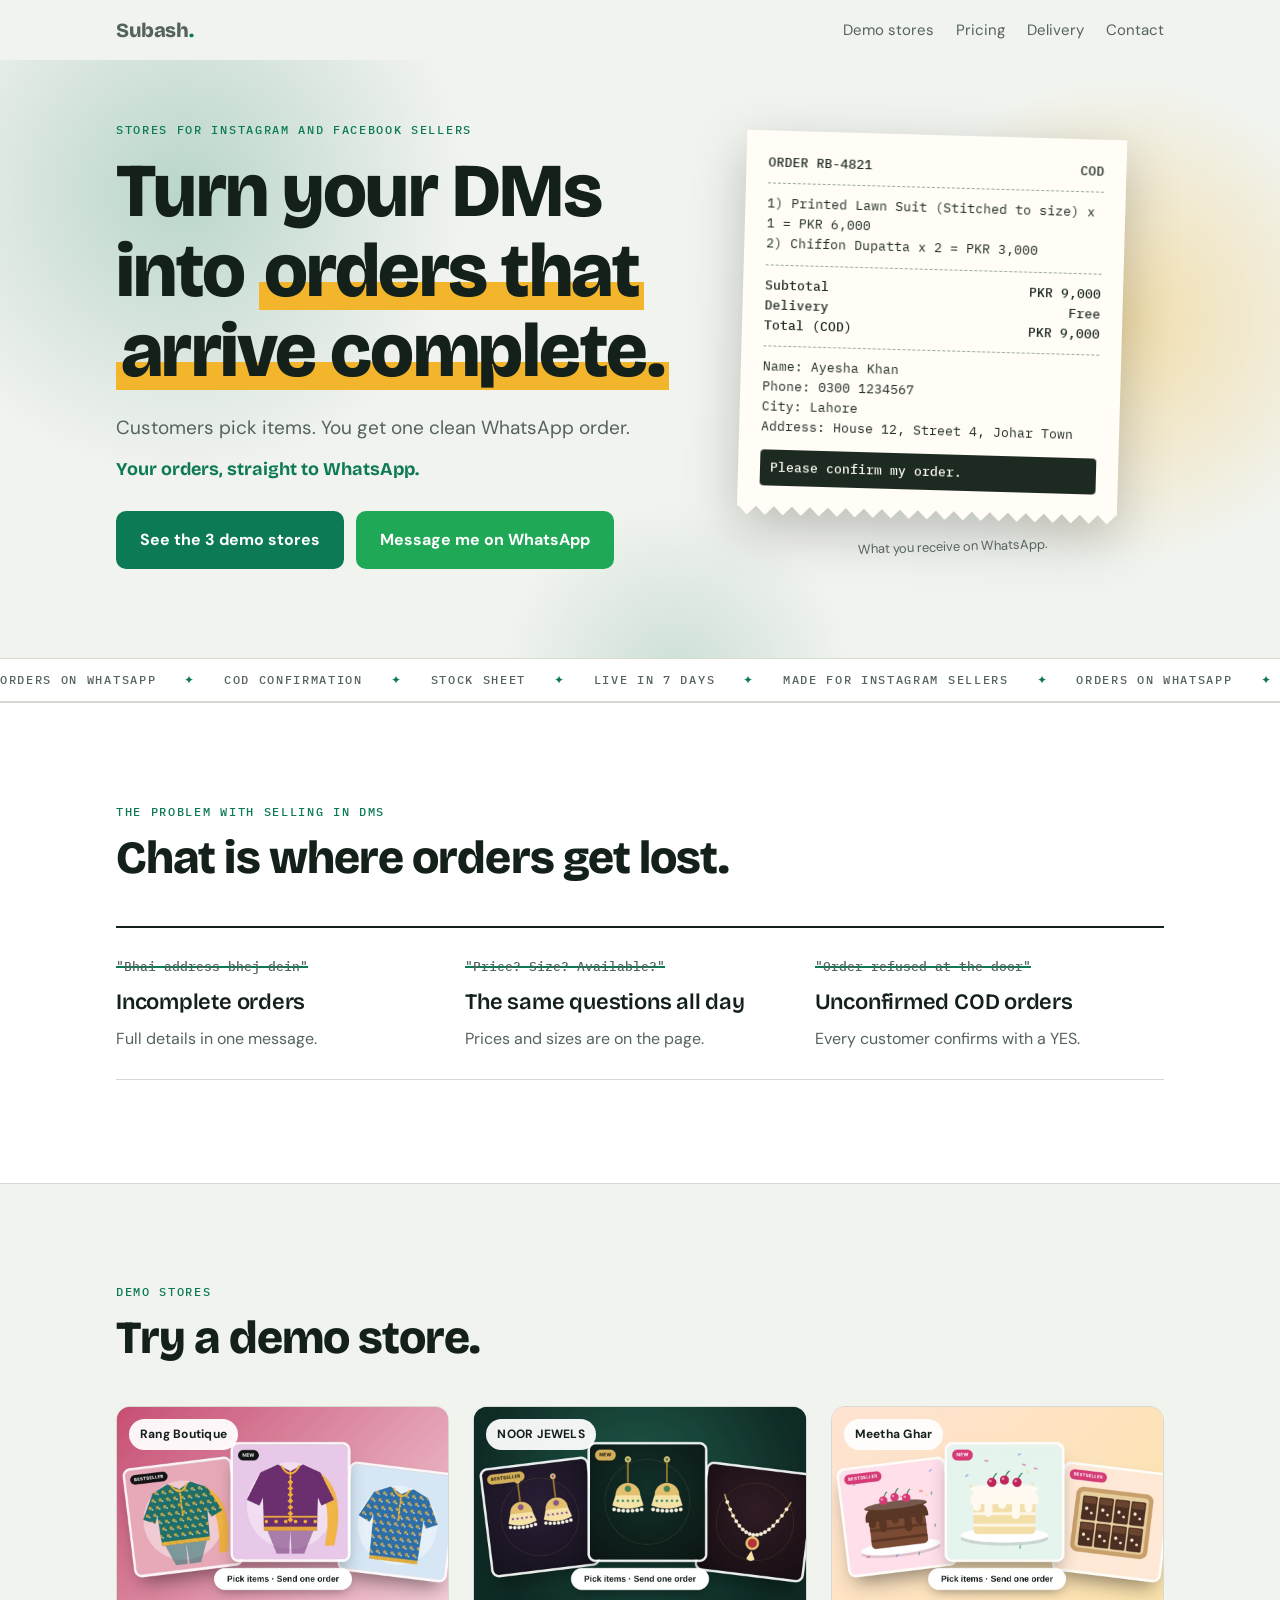
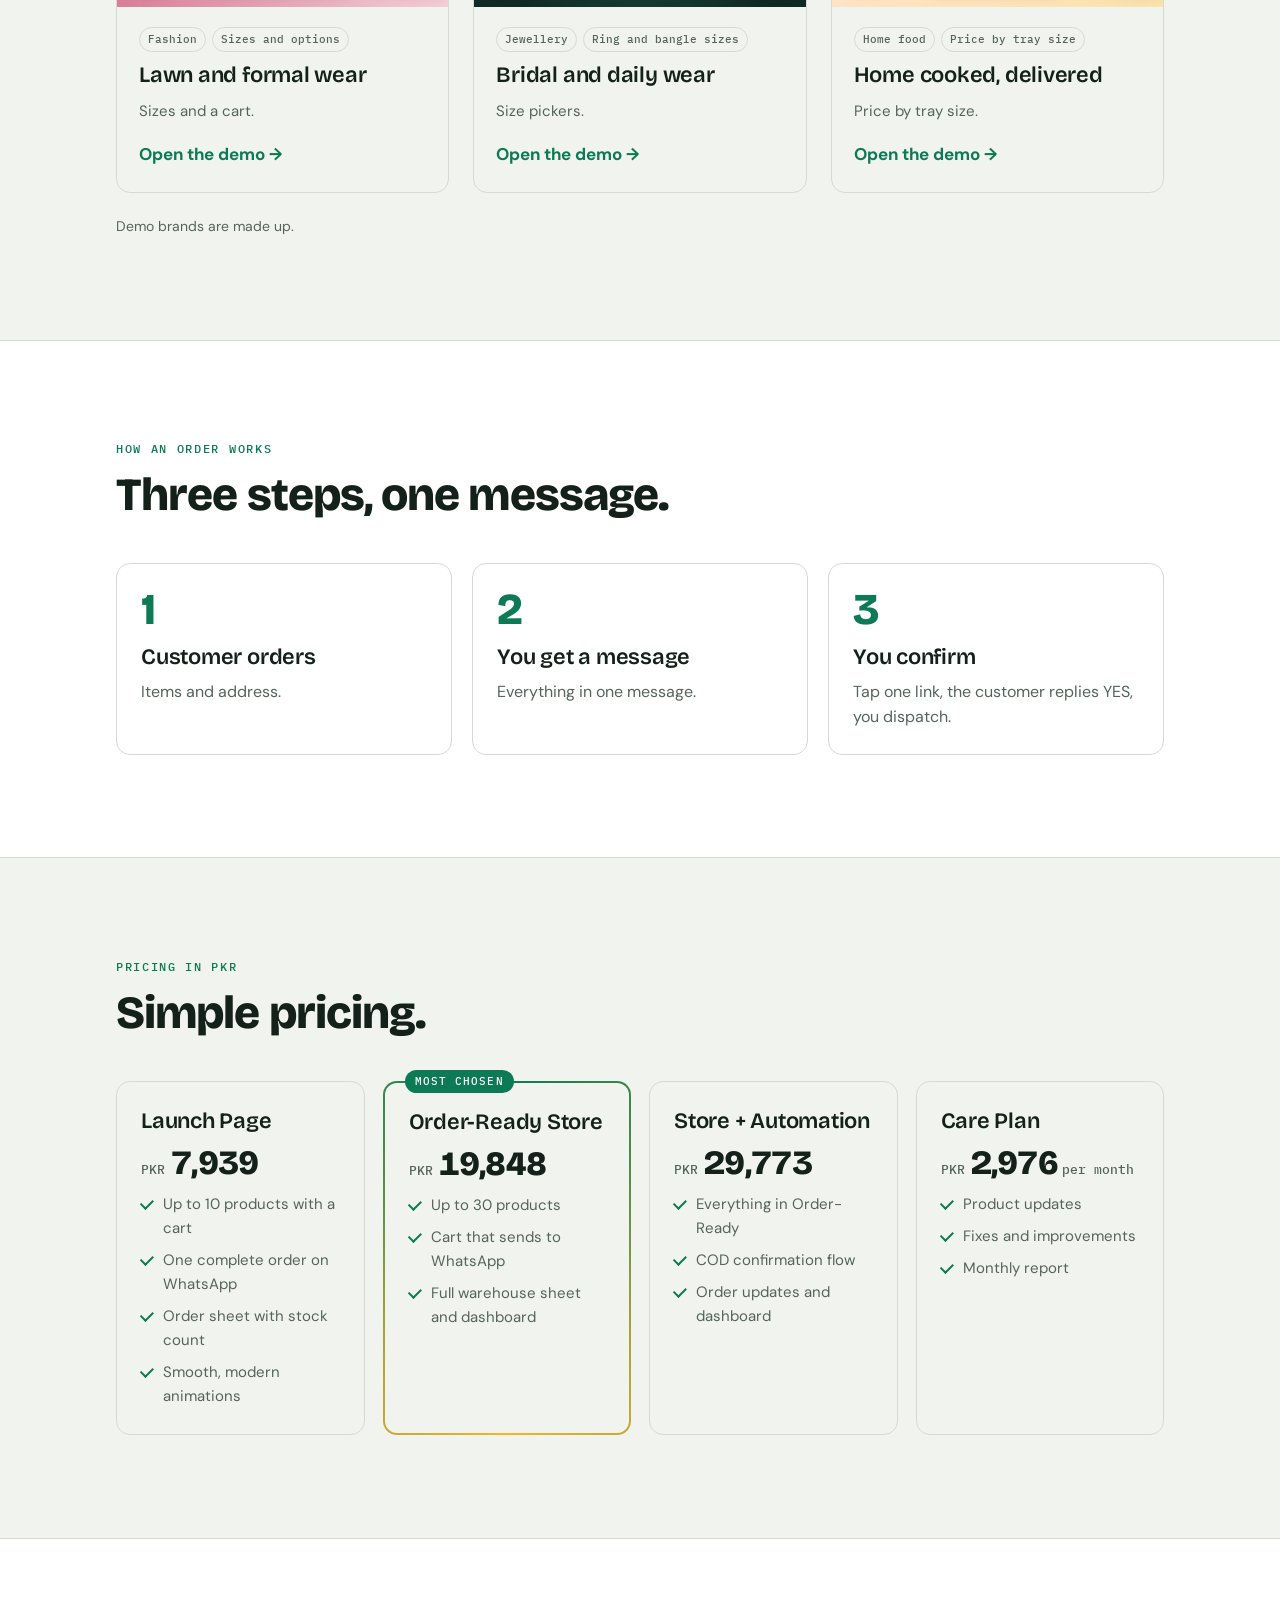
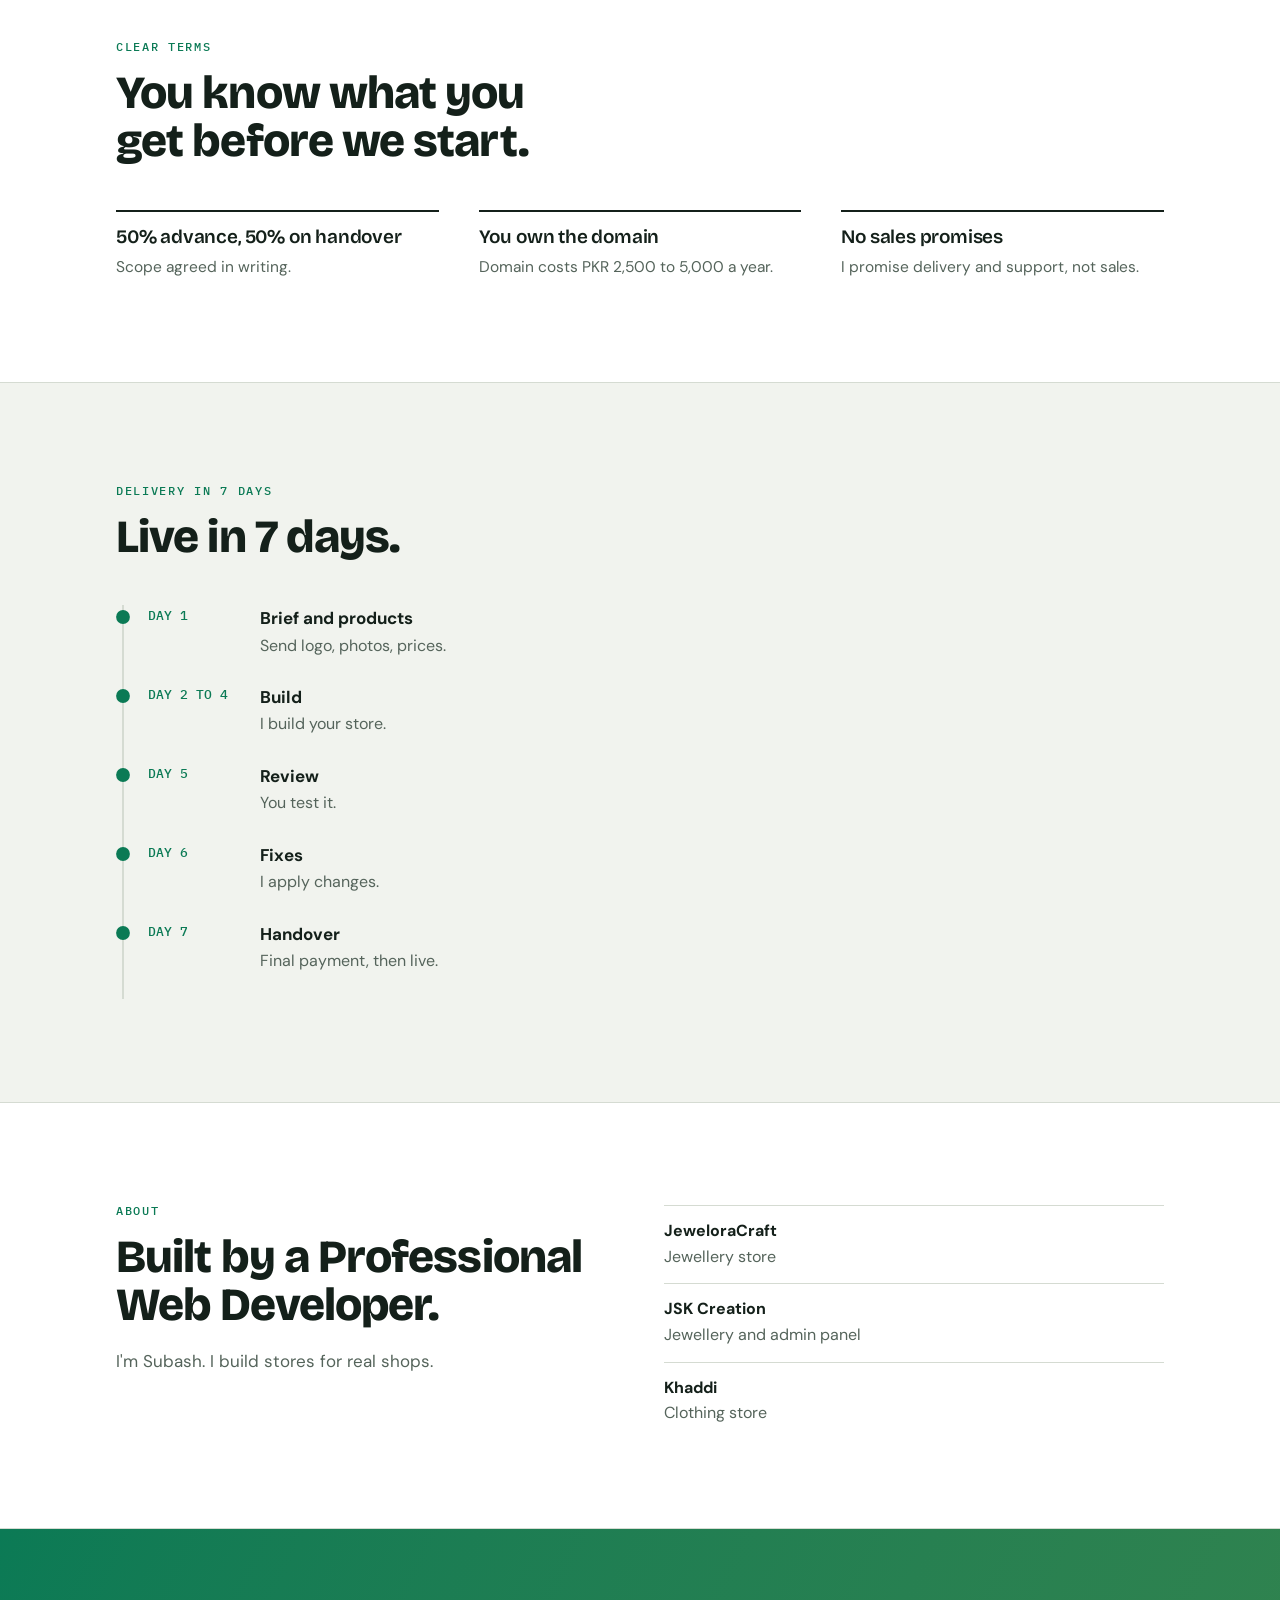
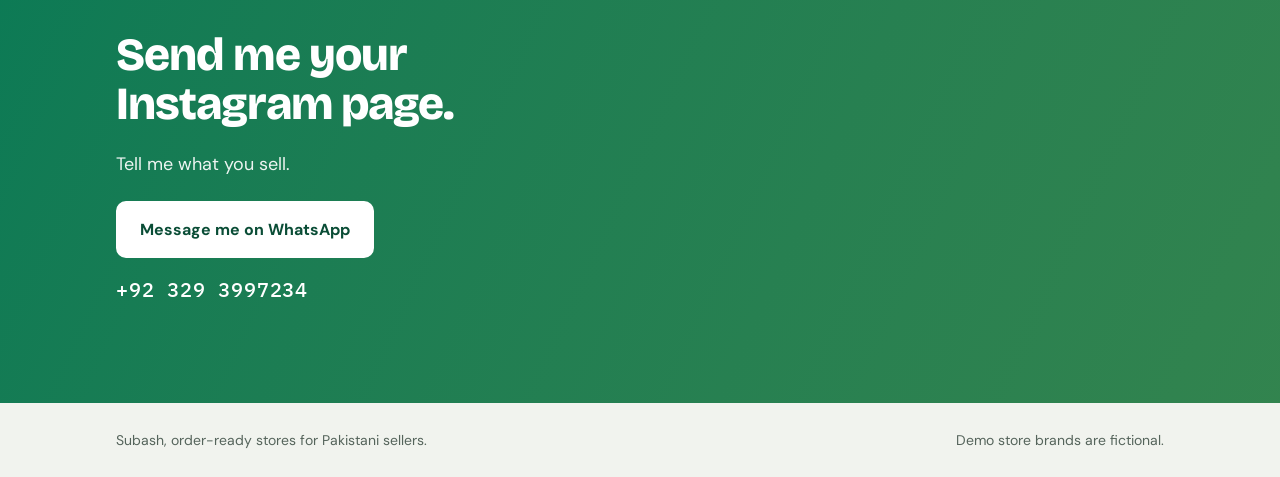
==== commit 186e654a: "add these files" ====
--- a/index.html
+++ b/index.html
@@ -60,7 +60,7 @@
       href="https://fonts.googleapis.com/css2?family=Bricolage+Grotesque:opsz,wght@12..96,600;12..96,800&family=DM+Sans:wght@400;500;700&family=IBM+Plex+Mono:wght@400;500&display=swap"
     />
 <script>(function(d){if(window.matchMedia&&matchMedia("(prefers-reduced-motion: reduce)").matches)return;d.classList.add("mo");setTimeout(function(){if(!window.__mo)d.classList.remove("mo")},5000)})(document.documentElement)</script>
-    <link rel="stylesheet" href="assets/motion.css" />
+    <link rel="stylesheet" href="motion.css" />
     <style>
       /* Layout: left-aligned hero with a torn order slip as the one bold element; everything else is quiet, wide-margin sections. */
       :root {
@@ -1018,7 +1018,7 @@
         }
       }
 
-      /* ============ Motion (see assets/motion.css for the shared engine) ============ */
+      /* ============ Motion (see motion.css for the shared engine) ============ */
       nav.top { position: sticky; top: 0; z-index: 40; transition: background 0.3s, box-shadow 0.3s; }
       nav.top.stuck {
         background: color-mix(in srgb, var(--bg) 82%, transparent);
@@ -1260,7 +1260,7 @@
         </div>
         <div class="demos" data-rv-group>
           <a class="demo spot" href="rang-boutique.html"
-            ><div class="shot s1"><img src="covers/rang-boutique.jpg" alt="Rang Boutique demo store preview" loading="lazy" width="800" height="400"><span class="lbl">Rang Boutique</span></div>
+            ><div class="shot s1"><img src="rang-boutique.jpg" alt="Rang Boutique demo store preview" loading="lazy" width="800" height="400"><span class="lbl">Rang Boutique</span></div>
             <div class="tx">
               <div class="tags">
                 <span>Fashion</span><span>Sizes and options</span>
@@ -1271,7 +1271,7 @@
             </div></a
           >
           <a class="demo spot" href="noor-jewels.html"
-            ><div class="shot s2"><img src="covers/noor-jewels.jpg" alt="Noor Jewels demo store preview" loading="lazy" width="800" height="400"><span class="lbl">Noor Jewels</span></div>
+            ><div class="shot s2"><img src="noor-jewels.jpg" alt="Noor Jewels demo store preview" loading="lazy" width="800" height="400"><span class="lbl">Noor Jewels</span></div>
             <div class="tx">
               <div class="tags">
                 <span>Jewellery</span><span>Ring and bangle sizes</span>
@@ -1282,7 +1282,7 @@
             </div></a
           >
           <a class="demo spot" href="meetha-ghar.html"
-            ><div class="shot s3"><img src="covers/meetha-ghar.jpg" alt="Meetha Ghar demo store preview" loading="lazy" width="800" height="400"><span class="lbl">Meetha Ghar</span></div>
+            ><div class="shot s3"><img src="meetha-ghar.jpg" alt="Meetha Ghar demo store preview" loading="lazy" width="800" height="400"><span class="lbl">Meetha Ghar</span></div>
             <div class="tx">
               <div class="tags">
                 <span>Home food</span><span>Price by tray size</span>
@@ -1472,6 +1472,6 @@
         >WhatsApp me</a
       ><a class="btn" href="#pricing">See prices</a>
     </div>
-    <script src="assets/motion.js"></script>
+    <script src="motion.js"></script>
   </body>
 </html>
--- a/motion.css
+++ b/motion.css
@@ -0,0 +1,190 @@
+/* =====================================================================
+   motion.css  -  shared animation layer for Subash's portfolio + demo stores
+   - Everything is gated behind html.mo (added only when the visitor has NOT
+     asked their device for reduced motion, and removed again if anything fails).
+   - Only transform / opacity / clip-path are animated, so it stays smooth on
+     budget phones.
+   - Reveal animations use "backwards" fill so they never lock a transform and
+     hover effects keep working afterwards.
+   ===================================================================== */
+
+@property --ang { syntax: "<angle>"; inherits: false; initial-value: 0deg; }
+
+:root {
+  --mo-ease: cubic-bezier(.2, .8, .2, 1);
+  --mo-pop: cubic-bezier(.34, 1.56, .64, 1);
+  interpolate-size: allow-keywords;
+}
+html { scroll-padding-top: 72px; }
+
+/* ---------- scroll reveal ---------- */
+html.mo [data-rv]:not(.is-in),
+html.mo [data-rv-group] > *:not(.is-in) { opacity: 0; }
+
+html.mo [data-rv].is-in { animation: mo-up .9s var(--mo-ease) var(--d, 0s) backwards; }
+html.mo [data-rv="fade"].is-in  { animation-name: mo-fade; }
+html.mo [data-rv="zoom"].is-in  { animation-name: mo-zoom; }
+html.mo [data-rv="left"].is-in  { animation-name: mo-left; }
+html.mo [data-rv="right"].is-in { animation-name: mo-right; }
+html.mo [data-rv="spin"].is-in  { animation-name: mo-spin-in; animation-timing-function: var(--mo-pop); animation-duration: 1.1s; }
+html.mo [data-rv="clip"].is-in  { animation-name: mo-clip; animation-duration: 1.25s; }
+
+@keyframes mo-up      { from { opacity: 0; transform: translate3d(0, 34px, 0); } }
+@keyframes mo-fade    { from { opacity: 0; } }
+@keyframes mo-zoom    { from { opacity: 0; transform: scale(.92); } }
+@keyframes mo-left    { from { opacity: 0; transform: translate3d(-40px, 0, 0); } }
+@keyframes mo-right   { from { opacity: 0; transform: translate3d(40px, 0, 0); } }
+@keyframes mo-spin-in { from { opacity: 0; transform: scale(.8) rotate(-8deg); } }
+@keyframes mo-clip    { from { clip-path: inset(0 0 100% 0); } to { clip-path: inset(0 0 0 0); } }
+@keyframes mo-pop     { from { opacity: 0; transform: scale(.2) rotate(-30deg); } }
+@keyframes mo-up-sm   { from { opacity: 0; transform: translate3d(0, 14px, 0); } }
+@keyframes mo-left-sm { from { opacity: 0; transform: translate3d(22px, 0, 0); } }
+
+/* ---------- headline word reveal ---------- */
+html.mo [data-split]:not([data-split-done]) { opacity: 0; }
+html.mo [data-split] .wi {
+  display: inline-block; opacity: 0;
+  transform: translate3d(0, .55em, 0); filter: blur(8px);
+}
+html.mo [data-split].is-in .wi {
+  opacity: 1; transform: none; filter: none;
+  animation: mo-word 1s var(--mo-ease) calc(var(--d, 0s) + var(--i) * 70ms) backwards;
+}
+@keyframes mo-word {
+  from { opacity: 0; transform: translate3d(0, .55em, 0) rotate(2deg); filter: blur(8px); }
+}
+
+/* ---------- per-character pop (stars etc.) ---------- */
+html.mo [data-chars] .ch { display: inline-block; }
+html.mo [data-chars]:not(.is-in) .ch { opacity: 0; }
+html.mo [data-chars].is-in .ch {
+  animation: mo-pop .6s var(--mo-pop) calc(var(--d, 0s) + var(--i) * 90ms) backwards;
+}
+
+/* ---------- scroll progress bar ---------- */
+.mo-bar {
+  position: fixed; inset: 0 0 auto 0; height: 3px; z-index: 999;
+  transform-origin: 0 50%; transform: scaleX(0); pointer-events: none;
+  background: var(--mo-accent, var(--accent, currentColor));
+}
+
+/* ---------- buttons: press + shine sweep ---------- */
+html.mo .btn {
+  position: relative; overflow: hidden; isolation: isolate;
+  transition: transform .25s var(--mo-ease), filter .2s, box-shadow .25s, background .25s, color .25s;
+}
+html.mo .btn::after {
+  content: ""; position: absolute; inset: 0; z-index: -1; pointer-events: none;
+  background: linear-gradient(105deg, transparent 35%, rgba(255, 255, 255, .32) 50%, transparent 65%);
+  transform: translateX(-120%); transition: transform .8s var(--mo-ease);
+}
+html.mo .btn:hover::after { transform: translateX(120%); }
+html.mo .btn:active { transform: scale(.97); }
+
+/* ---------- sticky header (stores) ---------- */
+html.mo header.mo-sticky { position: sticky; top: 0; z-index: 35; transition: background .3s, box-shadow .3s; }
+html.mo header.mo-sticky.stuck {
+  background: color-mix(in srgb, var(--bg) 84%, transparent);
+  -webkit-backdrop-filter: blur(14px) saturate(1.4); backdrop-filter: blur(14px) saturate(1.4);
+  box-shadow: 0 1px 0 var(--line);
+}
+
+/* animated nav underline (stores) */
+html.mo .top nav a { position: relative; }
+html.mo .top nav a::after {
+  content: ""; position: absolute; left: 0; right: 0; bottom: -4px; height: 2px;
+  background: var(--mo-accent, currentColor);
+  transform: scaleX(0); transform-origin: right; transition: transform .35s var(--mo-ease);
+}
+html.mo .top nav a:hover::after { transform: scaleX(1); transform-origin: left; }
+html.mo .top nav a:hover { text-decoration: none; }
+
+/* ---------- 3D tilt / spotlight / magnet ---------- */
+html.mo [data-tilt] {
+  transform: perspective(900px) rotateX(var(--rx, 0deg)) rotateY(var(--ry, 0deg));
+  transition: transform .3s var(--mo-ease);
+}
+html.mo .spot { position: relative; }
+html.mo .spot::after {
+  content: ""; position: absolute; inset: 0; pointer-events: none; border-radius: inherit;
+  opacity: 0; transition: opacity .35s;
+  background: radial-gradient(420px circle at var(--mx, 50%) var(--my, 50%), var(--mo-glow, rgba(255, 255, 255, .12)), transparent 45%);
+}
+html.mo .spot:hover::after { opacity: 1; }
+html.mo [data-magnet] { transition: translate .45s var(--mo-ease), transform .25s var(--mo-ease), filter .2s; }
+
+/* ---------- store: cart feedback ---------- */
+html.mo .cartcount.bump { animation: mo-bump .55s var(--mo-pop); }
+html.mo .cartbtn.ping   { animation: mo-wiggle .6s ease; }
+@keyframes mo-bump   { 0% { transform: scale(1); } 40% { transform: scale(1.7); } 100% { transform: scale(1); } }
+@keyframes mo-wiggle { 20% { transform: rotate(-6deg); } 40% { transform: rotate(5deg); } 60% { transform: rotate(-3deg); } 80% { transform: rotate(2deg); } }
+
+.mo-fly {
+  position: fixed; left: 0; top: 0; z-index: 200; pointer-events: none; overflow: hidden;
+  border-radius: var(--radius, 12px); background: var(--surface, #fff);
+  box-shadow: 0 14px 34px rgba(0, 0, 0, .35); will-change: transform;
+}
+.mo-fly svg { width: 100%; height: 100%; display: block; }
+.mo-conf { position: fixed; left: 0; top: 0; z-index: 210; pointer-events: none; border-radius: 50%; will-change: transform; }
+
+/* ---------- store: product cards, chips, options ---------- */
+html.mo .card { transition: transform .35s var(--mo-ease), box-shadow .35s, border-color .3s; }
+html.mo .card:hover { transform: translateY(-6px); }
+html.mo .chip, html.mo .opt { transition: background .25s, color .25s, border-color .25s, transform .2s; }
+html.mo .chip:active, html.mo .opt:active { transform: scale(.95); }
+html.mo .obar.on { animation: mo-bar-in .5s var(--mo-ease); }
+@keyframes mo-bar-in { from { transform: translateY(100%); } }
+
+/* ---------- store: drawer, modal, toast ---------- */
+html.mo #drawer { transition: transform .55s var(--mo-ease), visibility 0s linear .55s; }
+html.mo #drawer.open { transition: transform .55s var(--mo-ease), visibility 0s; }
+html.mo #backdrop { transition: opacity .4s, backdrop-filter .4s, -webkit-backdrop-filter .4s; }
+html.mo #backdrop.open { -webkit-backdrop-filter: blur(4px); backdrop-filter: blur(4px); }
+html.mo #drawer.enter .ln { animation: mo-left-sm .6s var(--mo-ease) backwards; animation-delay: calc(var(--k, 0) * 70ms + .2s); }
+html.mo #drawer.enter .ln:nth-child(1) { --k: 0; }
+html.mo #drawer.enter .ln:nth-child(2) { --k: 1; }
+html.mo #drawer.enter .ln:nth-child(3) { --k: 2; }
+html.mo #drawer.enter .ln:nth-child(4) { --k: 3; }
+html.mo #drawer.enter .ln:nth-child(5) { --k: 4; }
+html.mo #drawer.enter .ln:nth-child(n+6) { --k: 5; }
+html.mo #drawer.enter .dfoot { animation: mo-up-sm .6s var(--mo-ease) .3s backwards; }
+
+html.mo #modal.open .mbox { animation: mo-sheet .55s var(--mo-ease); }
+html.mo #modal.open .mart svg { animation: mo-kb-out 1.4s var(--mo-ease); }
+@keyframes mo-sheet { from { opacity: 0; transform: translateY(44px) scale(.97); } }
+@keyframes mo-sheet-m { from { transform: translateY(100%); } }
+@keyframes mo-kb-out { from { transform: scale(1.18); } }
+@media (max-width: 720px) { html.mo #modal.open .mbox { animation-name: mo-sheet-m; } }
+
+html.mo #toast { transition: opacity .3s, transform .55s var(--mo-pop); }
+
+/* ---------- native <details> open/close (Chrome/Edge/Safari 18+, ignored elsewhere) ---------- */
+html.mo details::details-content {
+  block-size: 0; overflow: clip;
+  transition: block-size .4s var(--mo-ease), content-visibility .4s allow-discrete;
+}
+html.mo details[open]::details-content { block-size: auto; }
+
+/* ---------- shared keyframes for page-specific CSS ---------- */
+@keyframes mo-bob     { 50% { translate: 0 -10px; } }
+@keyframes mo-shimmer { from { background-position: 120% 0; } to { background-position: -130% 0; } }
+@keyframes mo-sweep   { 0% { transform: translateX(-120%); } 30%, 100% { transform: translateX(120%); } }
+@keyframes mo-kb      { to { transform: scale(1.12); } }
+@keyframes mo-marq    { to { transform: translateX(-50%); } }
+@keyframes mo-grad    { 0%, 100% { background-position: 0% 50%; } 50% { background-position: 100% 50%; } }
+
+/* ---------- sparkles (jewellery) ---------- */
+.mo-sp {
+  position: absolute; width: var(--s, 10px); height: var(--s, 10px); pointer-events: none; opacity: 0;
+  background: var(--mo-sparkle, #fff);
+  clip-path: polygon(50% 0, 62% 38%, 100% 50%, 62% 62%, 50% 100%, 38% 62%, 0 50%, 38% 38%);
+  animation: mo-twinkle var(--t, 3s) ease-in-out var(--dl, 0s) infinite;
+}
+@keyframes mo-twinkle {
+  0%, 100% { opacity: 0; transform: scale(.2) rotate(0deg); }
+  50% { opacity: 1; transform: scale(1) rotate(45deg); }
+}
+
+@media (prefers-reduced-motion: reduce) {
+  .mo-sp, .mo-bar { display: none; }
+}
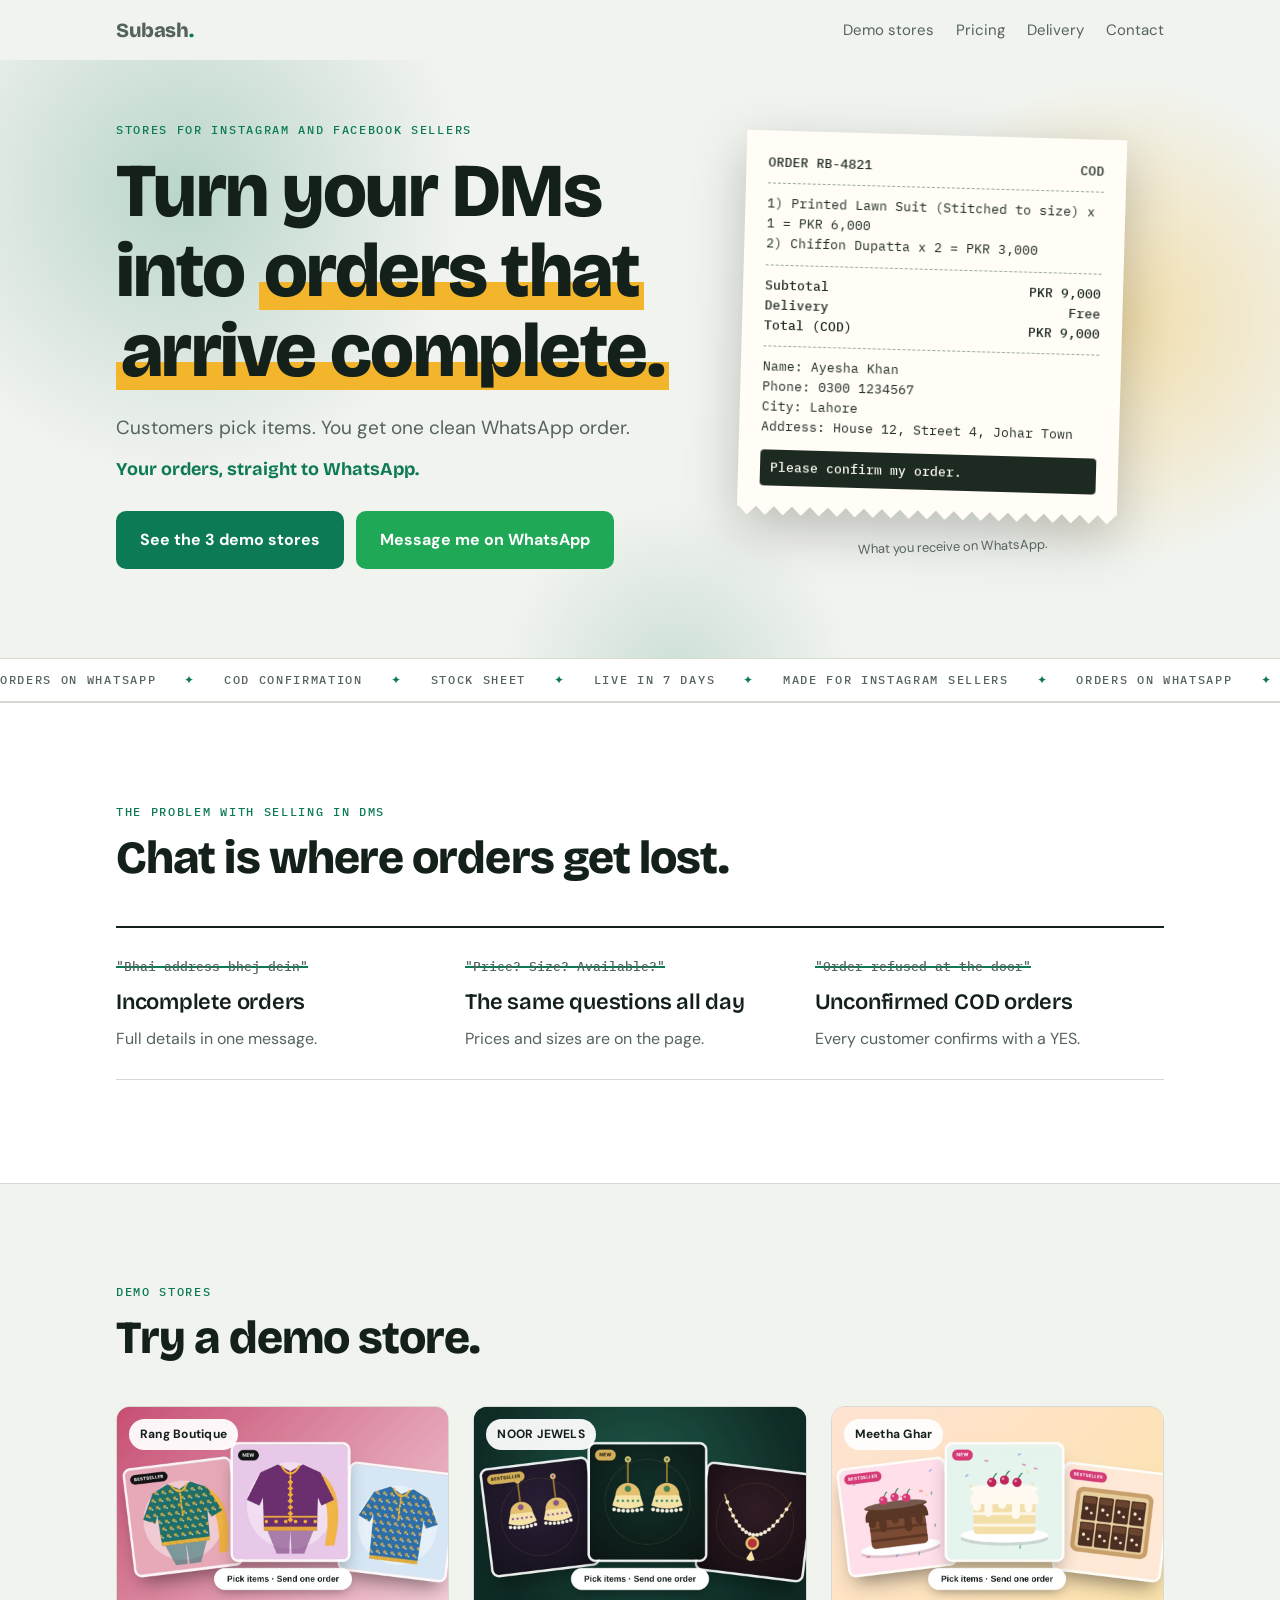
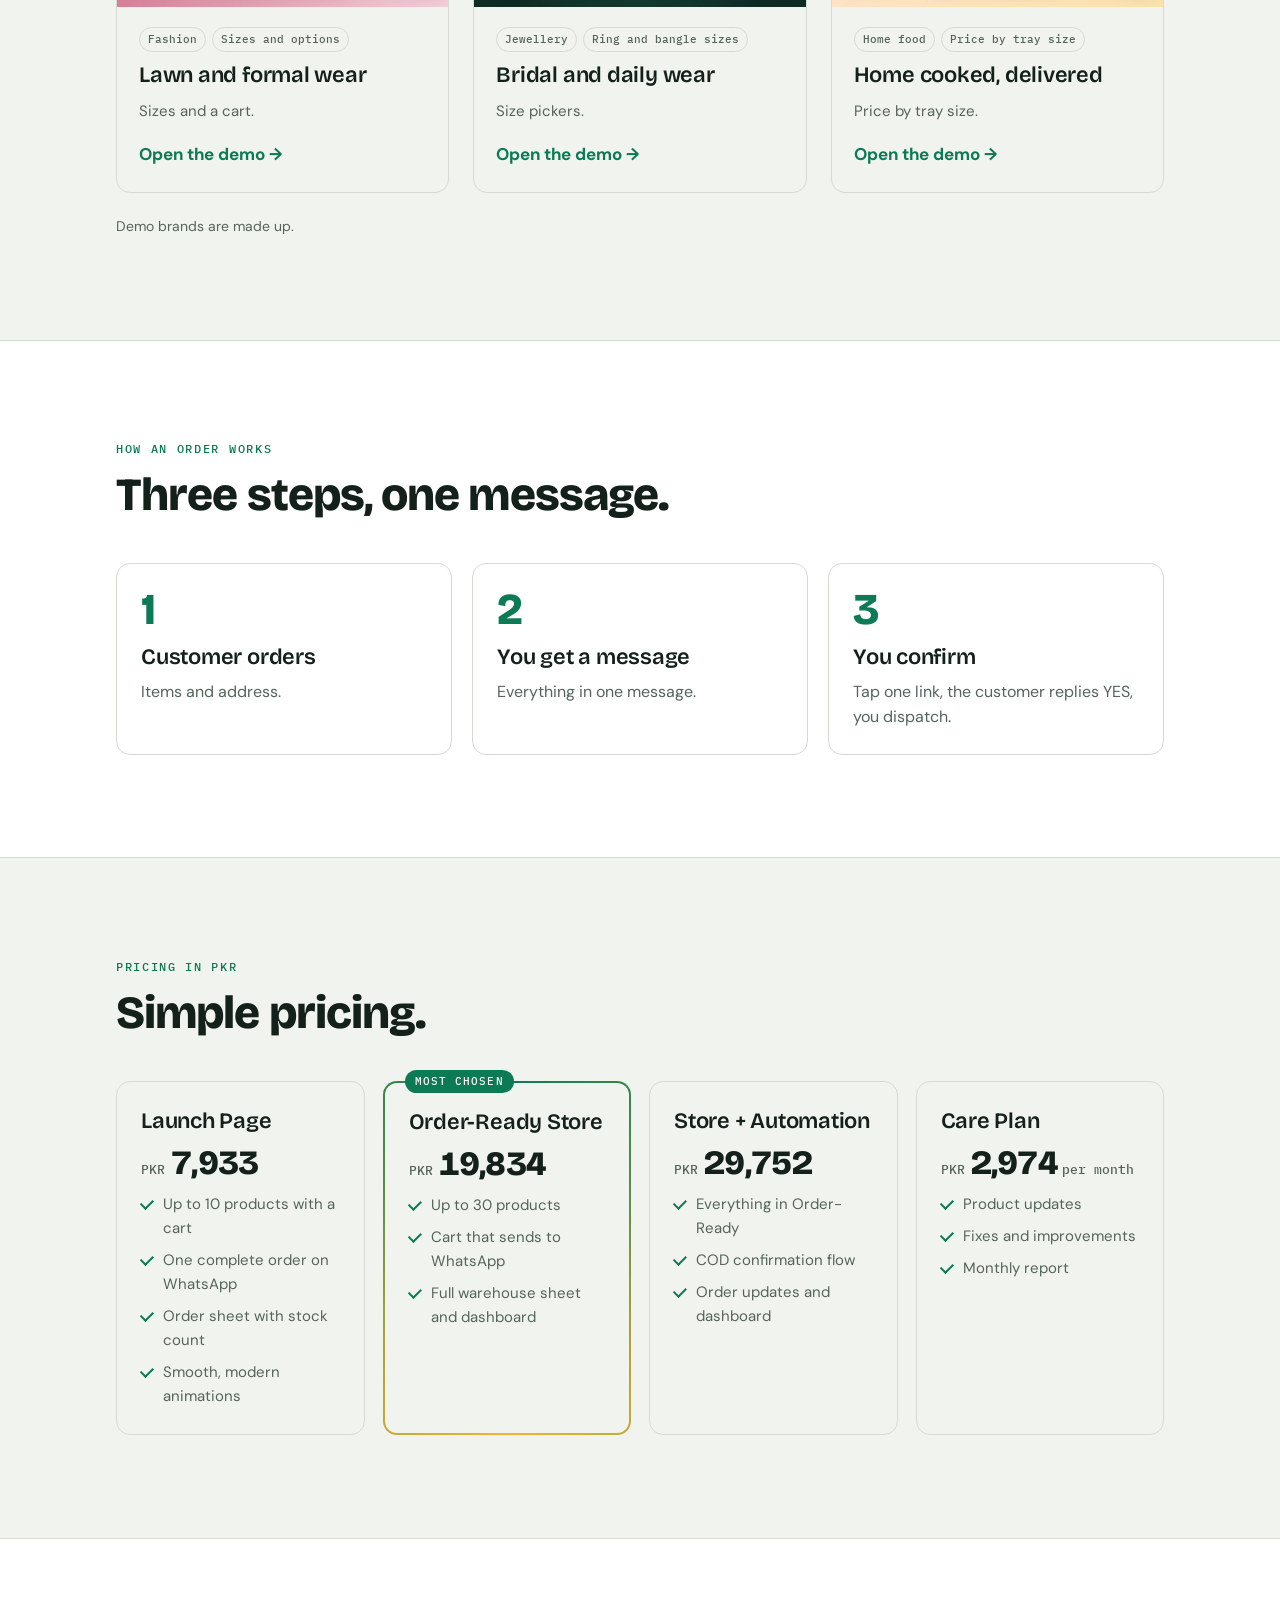
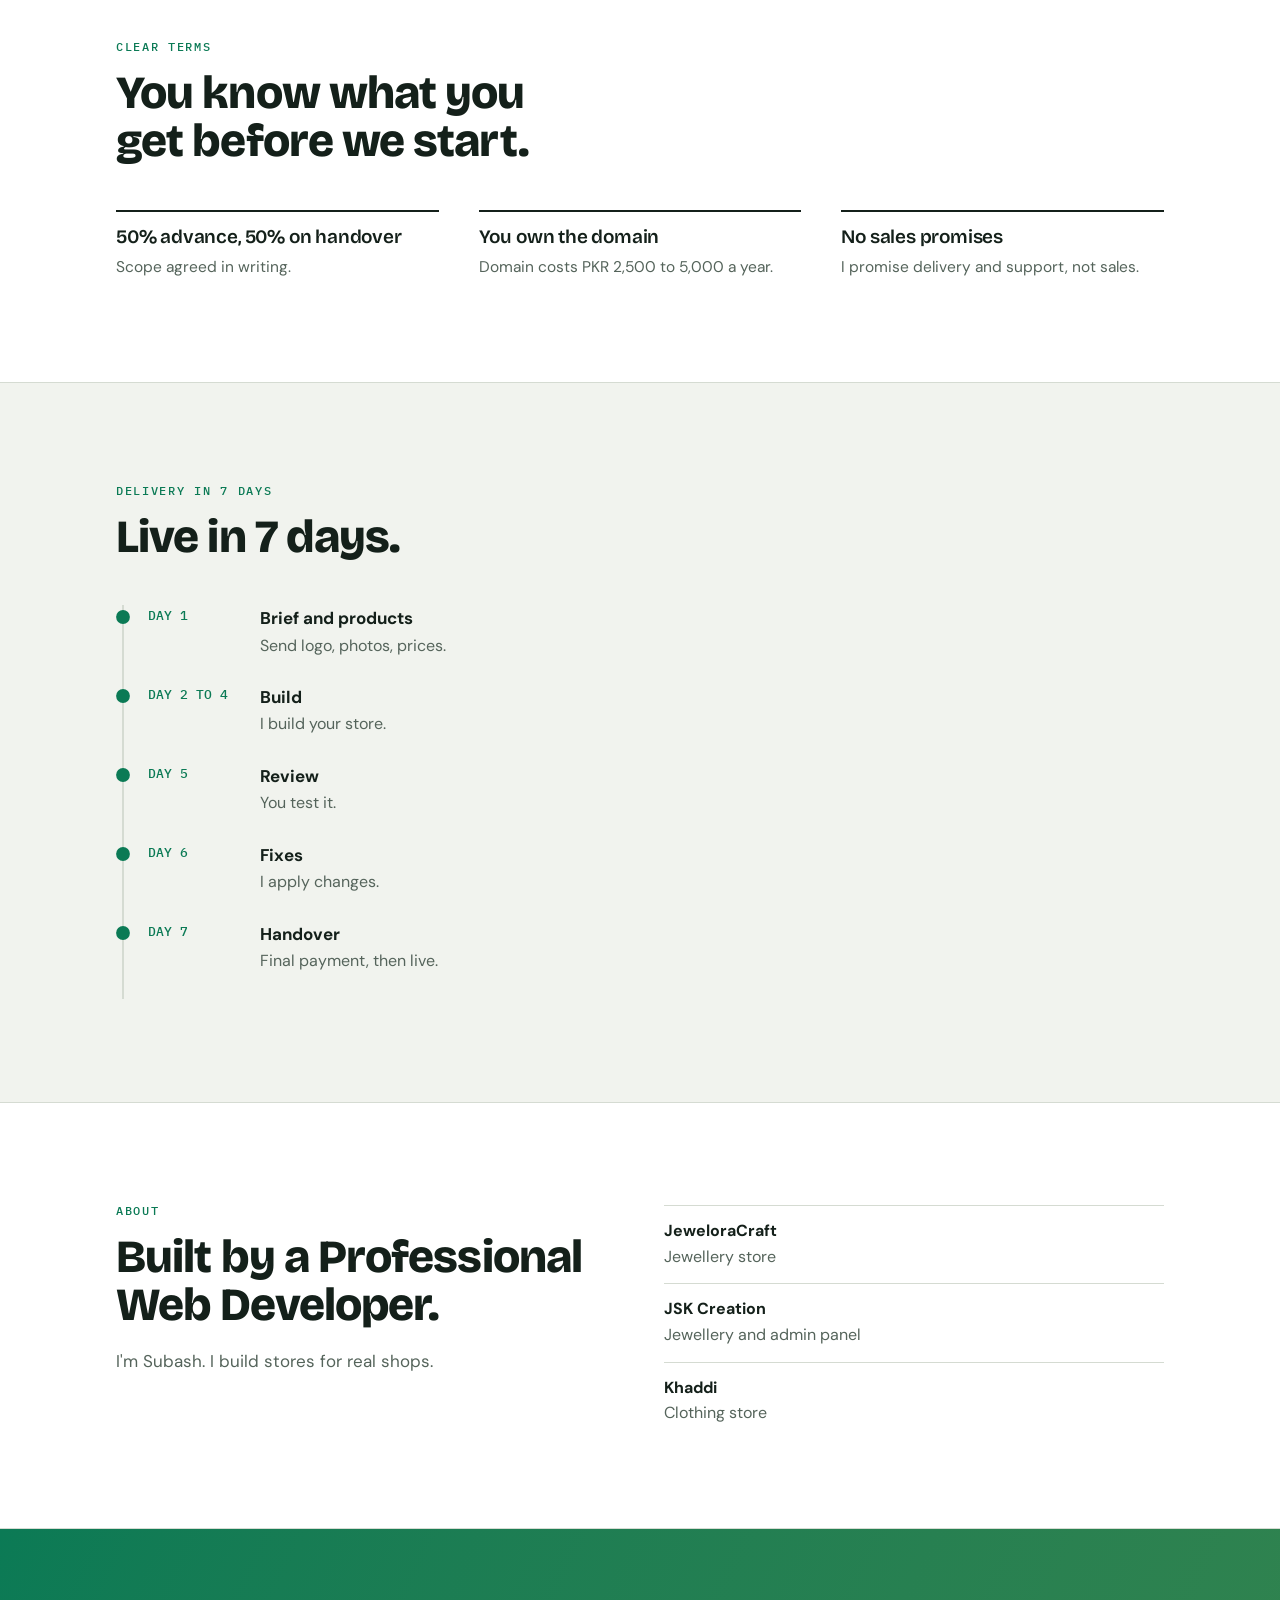
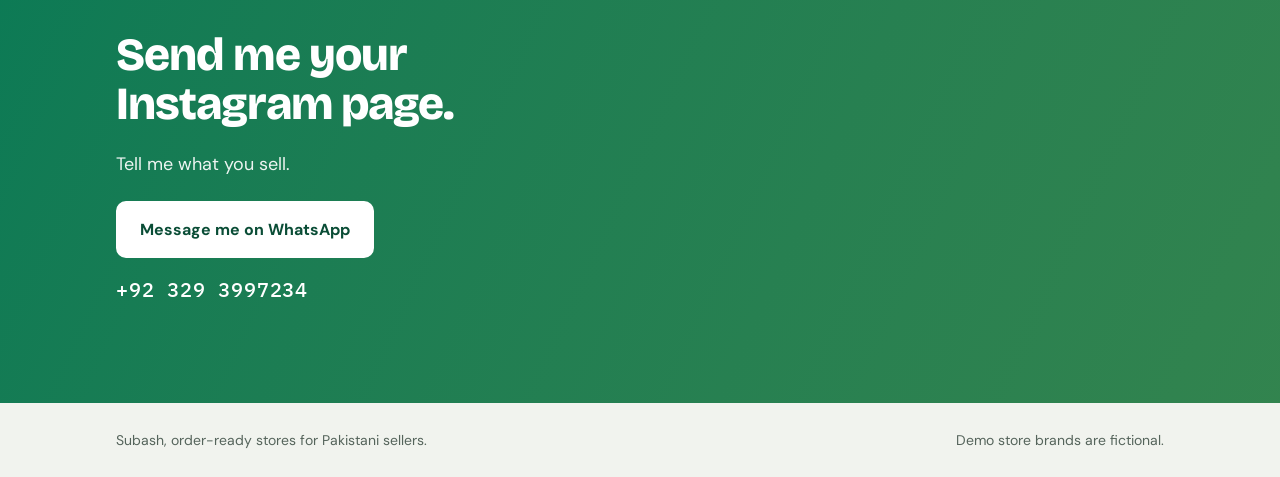
==== commit dd563e09: "add these files" ====
--- a/index.html
+++ b/index.html
@@ -1,38 +1,11 @@
 <!doctype html>
 <html>
   <head>
-    <meta charset="utf8" />
+    <meta charset="utf-8" />
     <meta
       name="viewport"
       content="width=device-width,initial-scale=1,viewport-fit=cover"
     />
-    <style>
-      :root {
-        color-scheme: light;
-        box-sizing: border-box;
-        padding-top: env(safe-area-inset-top, 0px);
-        padding-bottom: env(safe-area-inset-bottom, 0px);
-      }
-      html {
-        scroll-padding-top: env(safe-area-inset-top, 0px);
-      }
-      body {
-        margin: 0;
-        padding: 0;
-        font:
-          14px -apple-system,
-          BlinkMacSystemFont,
-          sans-serif;
-        background: #fff;
-        color: #000;
-      }
-      img {
-        max-width: 100%;
-      }
-      [hidden]:not([hidden="until-found" i]) {
-        display: none !important;
-      }
-    </style>
     <title>Subash | Order-Ready Stores for Instagram Sellers</title>
     <meta name="description" content="Turn your DMs into complete WhatsApp orders. Simple online stores for Instagram and Facebook sellers. 3 demo stores, live in 7 days.">
     <link rel="canonical" href="https://subash-portfolio.pages.dev/">
@@ -50,7 +23,35 @@
     <meta name="twitter:title" content="Turn your DMs into orders that arrive complete">
     <meta name="twitter:description" content="Customers pick items. You get one clean WhatsApp order. See 3 demo stores.">
     <meta name="twitter:image" content="https://subash-portfolio.pages.dev/preview.jpg">
-    <meta name="theme-color" content="#0b7a55" />
+    <meta property="og:image:secure_url" content="https://subash-portfolio.pages.dev/preview.jpg">
+    <style>
+      :root {
+        color-scheme: light;
+        box-sizing: border-box;
+        padding-top: env(safe-area-inset-top, 0px);
+        padding-bottom: env(safe-area-inset-bottom, 0px);
+      }
+      html {
+        scroll-padding-top: env(safe-area-inset-top, 0px);
+      }
+      body {
+        margin: 0;
+        padding: 0;
+        font:
+          14px -apple-system,
+          BlinkMacSystemFont,
+          sans-serif;
+        background: #fff;
+        color: #000;
+      }
+      img {
+        max-width: 100%;
+      }
+      [hidden]:not([hidden="until-found" i]) {
+        display: none !important;
+      }
+    </style>
+<meta name="theme-color" content="#0b7a55" />
     <meta name="claude:viewport-fit-sides" content="cover" />
     <link rel="preconnect" href="https://fonts.googleapis.com" />
     <link rel="preconnect" href="https://fonts.gstatic.com" crossorigin />
